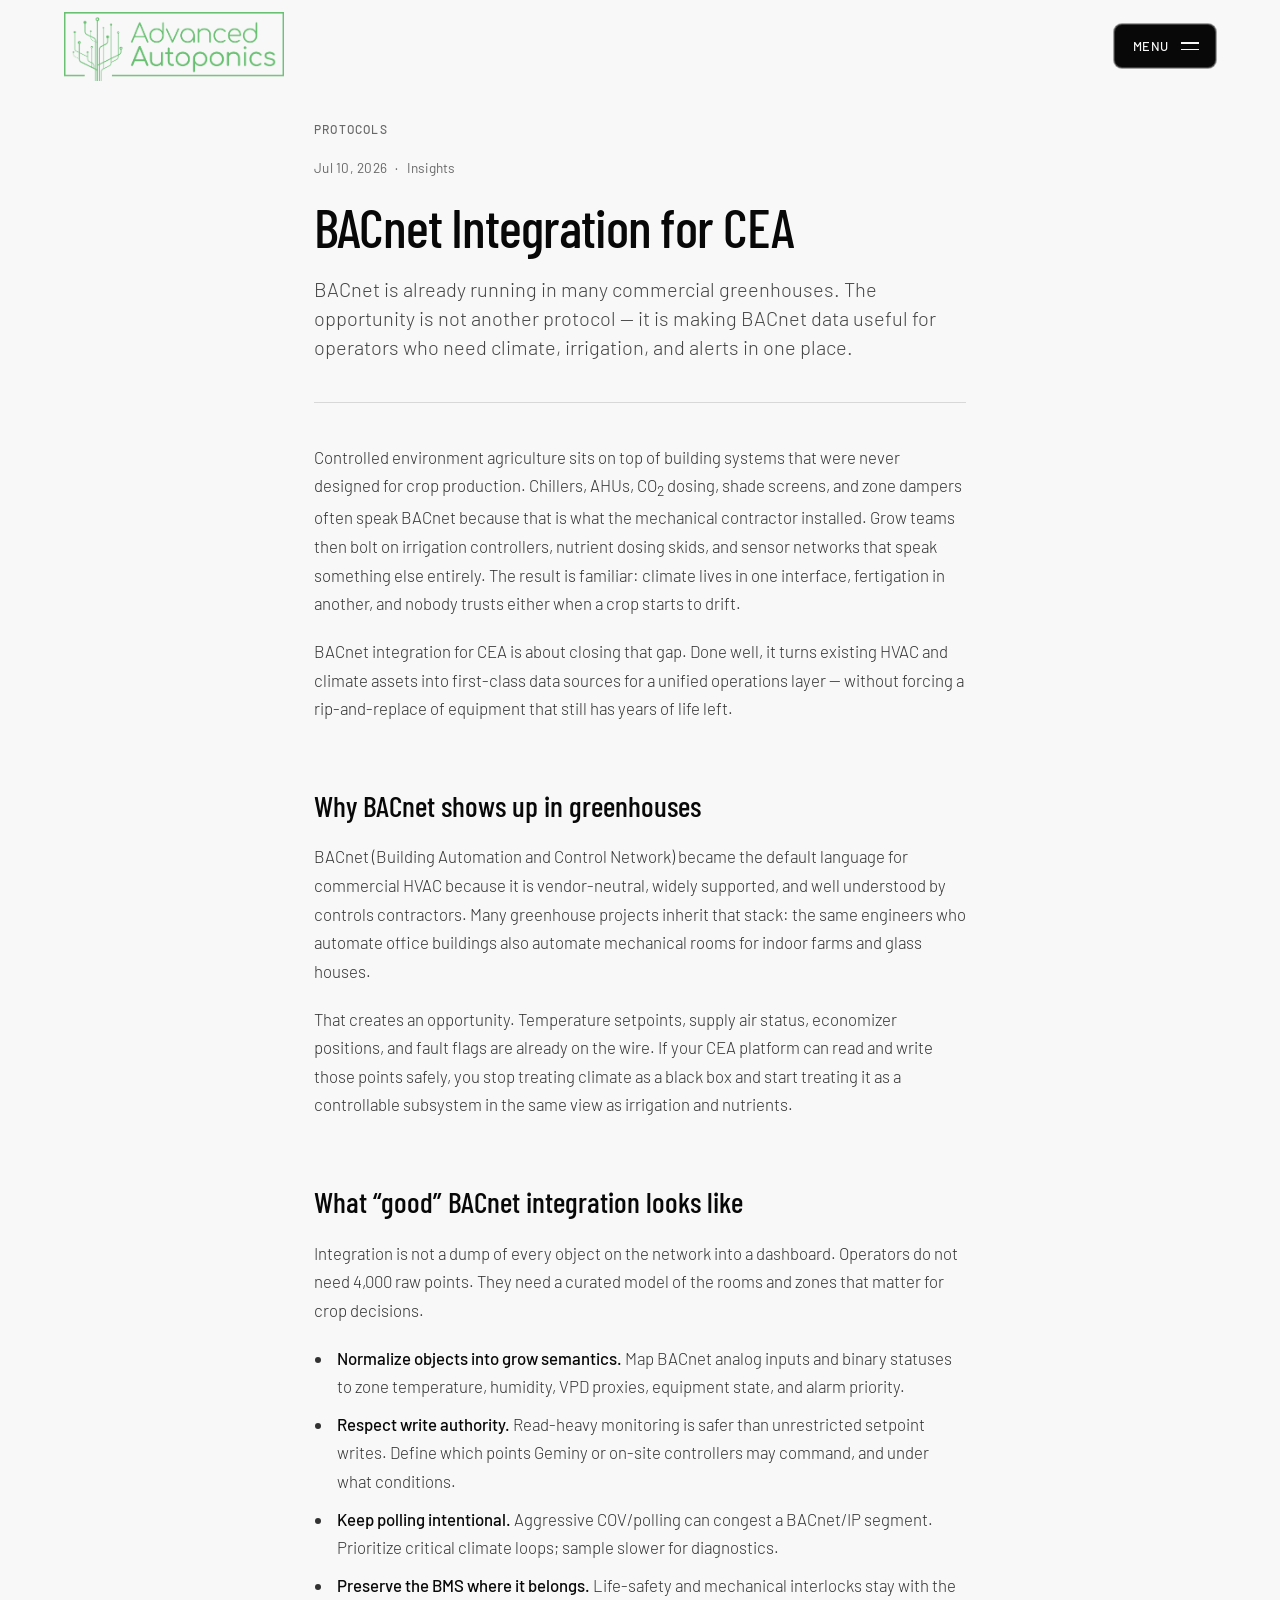
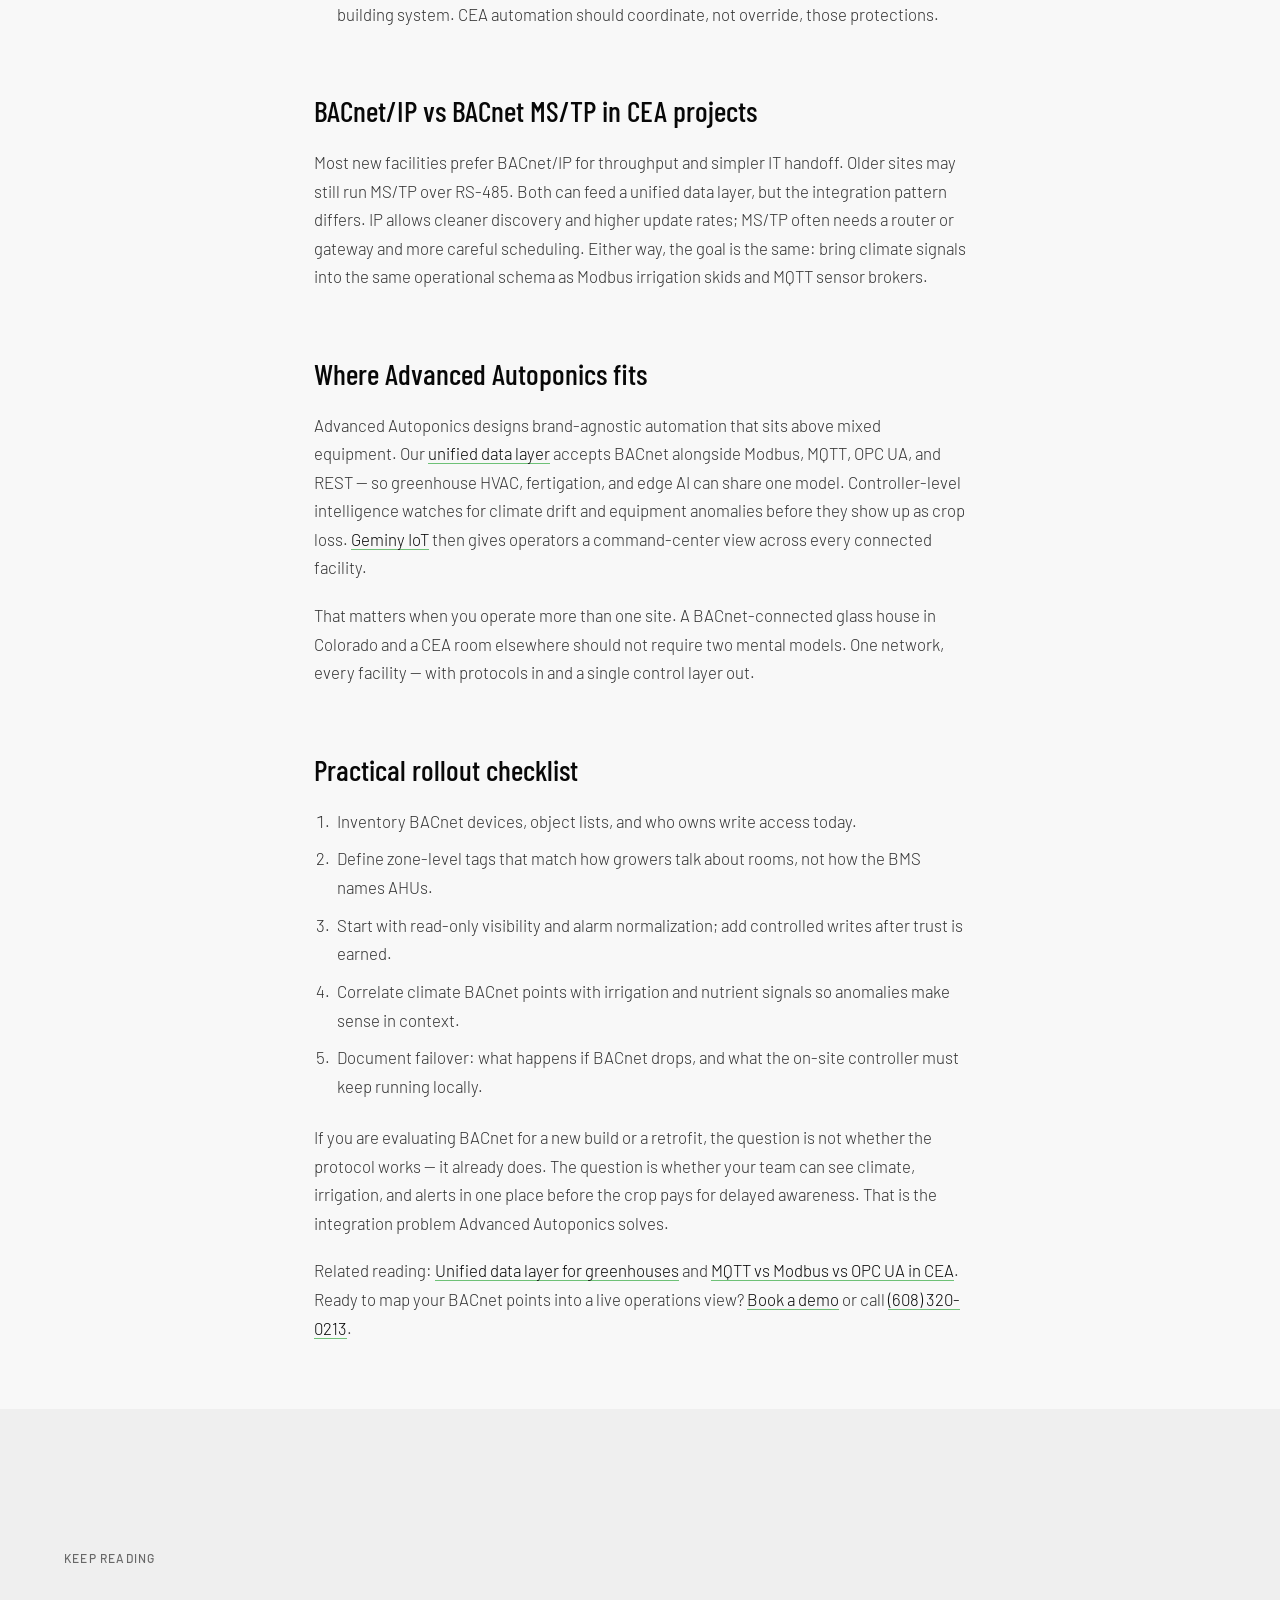
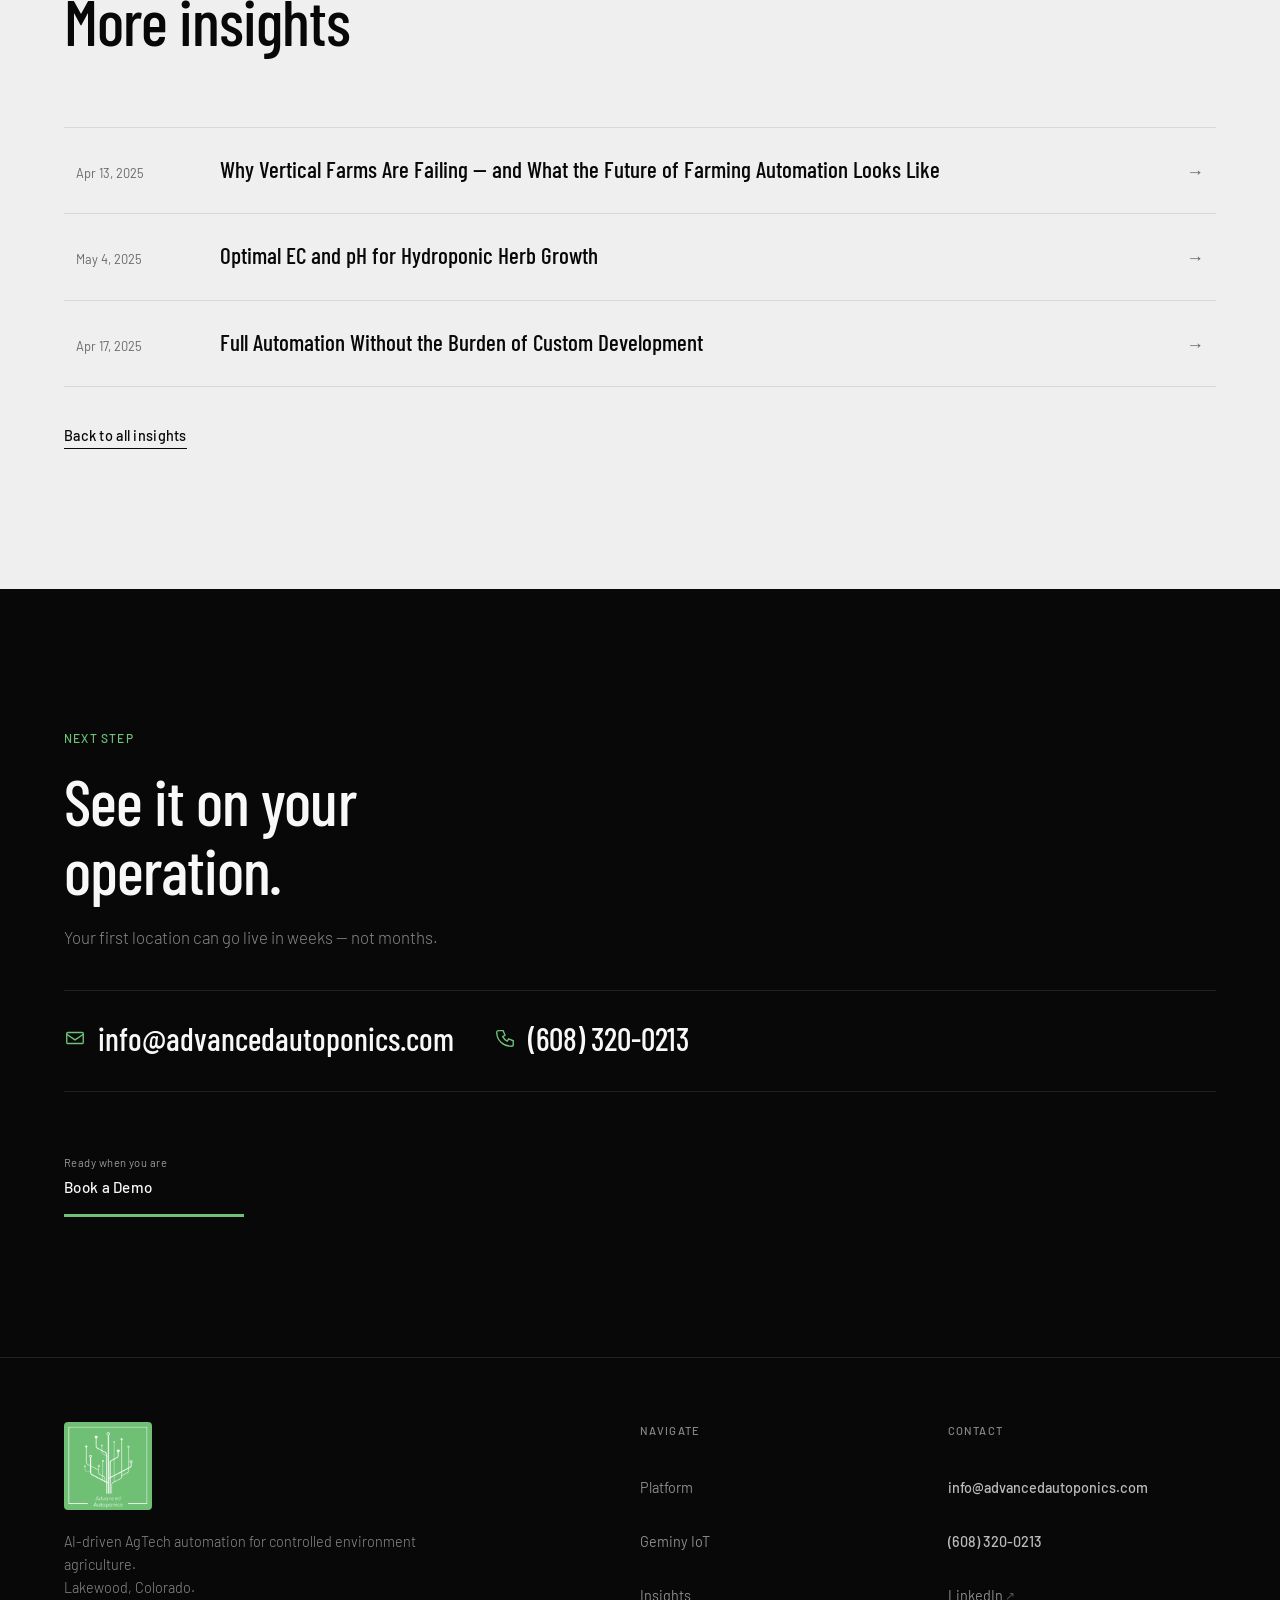
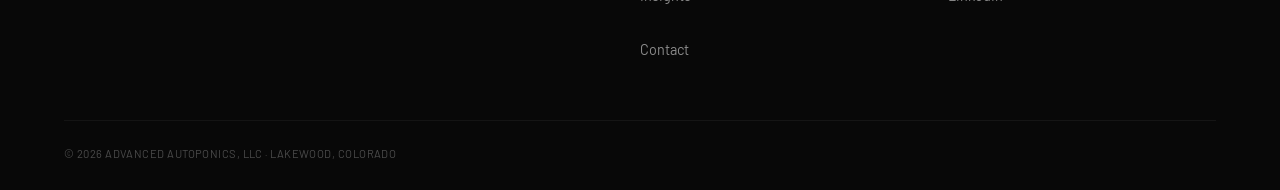
==== articles/bacnet-integration-for-cea/index.html @ 5e361ddb "Restore Insights with seven SEO article pages. Bring back the homepage News & Insights section with " ====
<!DOCTYPE html>
<html lang="en">
<head>
  <meta charset="UTF-8" />
  <meta name="viewport" content="width=device-width, initial-scale=1.0, viewport-fit=cover" />
  <title>BACnet Integration for CEA | Advanced Autoponics</title>
  <meta name="description" content="How BACnet connects greenhouse HVAC, climate, and CEA controls into one operational layer — without rip-and-replace. A practical guide for growers and integrators." />
  <meta name="robots" content="index, follow" />
  <meta name="theme-color" content="#080808" />
  <link rel="canonical" href="https://www.advancedautoponics.com/articles/bacnet-integration-for-cea/" />
  <meta property="og:type" content="article" />
  <meta property="og:site_name" content="Advanced Autoponics" />
  <meta property="og:title" content="BACnet Integration for CEA" />
  <meta property="og:description" content="How BACnet connects greenhouse HVAC, climate, and CEA controls into one operational layer — without rip-and-replace. A practical guide for growers and integrators." />
  <meta property="og:url" content="https://www.advancedautoponics.com/articles/bacnet-integration-for-cea/" />
  <meta property="og:image" content="https://www.advancedautoponics.com/assets/og-image.png" />
  <meta property="og:locale" content="en_US" />
  <meta name="twitter:card" content="summary_large_image" />
  <meta name="twitter:title" content="BACnet Integration for CEA" />
  <meta name="twitter:description" content="How BACnet connects greenhouse HVAC, climate, and CEA controls into one operational layer — without rip-and-replace. A practical guide for growers and integrators." />
  <meta name="twitter:image" content="https://www.advancedautoponics.com/assets/og-image.png" />
  <meta property="article:published_time" content="2026-07-10" />
  <link rel="preconnect" href="https://fonts.googleapis.com" />
  <link rel="preconnect" href="https://fonts.gstatic.com" crossorigin />
  <link href="https://fonts.googleapis.com/css2?family=Barlow+Condensed:wght@400;500;600&family=Barlow:ital,wght@0,300;0,400;0,500;0,600;1,400&display=swap" rel="stylesheet" />
  <link rel="stylesheet" href="/css/style.css" />
  <link rel="icon" href="/assets/favicon.png" type="image/png" />
  <link rel="apple-touch-icon" href="/assets/aa-logo-stacked.png" />
  <script type="application/ld+json">
{
  "@context": "https://schema.org",
  "@type": "Article",
  "headline": "BACnet Integration for CEA",
  "description": "How BACnet connects greenhouse HVAC, climate, and CEA controls into one operational layer \u2014 without rip-and-replace. A practical guide for growers and integrators.",
  "datePublished": "2026-07-10",
  "dateModified": "2026-07-10",
  "author": {
    "@type": "Organization",
    "name": "Advanced Autoponics",
    "url": "https://www.advancedautoponics.com/"
  },
  "publisher": {
    "@type": "Organization",
    "name": "Advanced Autoponics",
    "logo": {
      "@type": "ImageObject",
      "url": "https://www.advancedautoponics.com/assets/aa-logo-stacked.png"
    }
  },
  "mainEntityOfPage": "https://www.advancedautoponics.com/articles/bacnet-integration-for-cea/",
  "image": "https://www.advancedautoponics.com/assets/og-image.png"
}
  </script>
</head>
<body class="article-page">

  <a class="skip-link" href="#main-content">Skip to main content</a>

  <header class="site-header" id="top">
    <a class="brand" href="/" aria-label="Advanced Autoponics home">
      <img class="brand-logo" src="/assets/aa-logo-horizontal.png" alt="Advanced Autoponics logo" width="220" height="69" fetchpriority="high" decoding="async" />
    </a>
    <button class="menu-toggle" id="menuBtn" type="button" aria-label="Open menu" aria-expanded="false" aria-controls="siteNav">
      <span class="menu-toggle-label">Menu</span>
      <span class="menu-toggle-icon" aria-hidden="true"><span></span><span></span></span>
    </button>
  </header>

  <nav class="site-nav" id="siteNav" aria-label="Primary">
    <div class="site-nav-inner">
      <div class="site-nav-links">
        <p class="nav-section-label">Navigate</p>

        <a href="/#connectivity" data-nav><svg class="icon icon--nav" aria-hidden="true"><use href="#icon-globe"/></svg>Network</a>
        <a href="/#platform" data-nav><svg class="icon icon--nav" aria-hidden="true"><use href="#icon-layers"/></svg>Platform</a>
        <a href="/#geminy" data-nav><svg class="icon icon--nav" aria-hidden="true"><use href="#icon-grid"/></svg>Geminy IoT</a>
        <a href="/#problem" data-nav><svg class="icon icon--nav" aria-hidden="true"><use href="#icon-alert"/></svg>Why Us</a>
        <a href="/#solution" data-nav><svg class="icon icon--nav" aria-hidden="true"><use href="#icon-connect"/></svg>Solution</a>
        <a href="/#delivery" data-nav><svg class="icon icon--nav" aria-hidden="true"><use href="#icon-stack"/></svg>Deliver</a>
        <a href="/#insights" data-nav><svg class="icon icon--nav" aria-hidden="true"><use href="#icon-forecast"/></svg>Insights</a>
        <a href="/#contact" data-nav><svg class="icon icon--nav" aria-hidden="true"><use href="#icon-mail"/></svg>Contact</a>

      </div>
      <div class="site-nav-aside">
        <p class="nav-section-label">Get in touch</p>
        <a href="mailto:info@advancedautoponics.com"><svg class="icon icon--nav-sm" aria-hidden="true"><use href="#icon-mail"/></svg>info@advancedautoponics.com</a>
        <a href="tel:+16083200213"><svg class="icon icon--nav-sm" aria-hidden="true"><use href="#icon-phone"/></svg>(608) 320-0213</a>
        <a class="nav-cta" href="/#contact">Book a Demo</a>
      </div>
    </div>
  </nav>
  <div class="nav-backdrop" id="navBackdrop" hidden></div>

  <main id="main-content">
    <article class="article" aria-labelledby="article-title">
      <header class="article-hero">
        <p class="eyebrow reveal">Protocols</p>
        <p class="article-meta reveal">
          <time datetime="2026-07-10">Jul 10, 2026</time>
          <span aria-hidden="true">·</span>
          <span>Insights</span>
        </p>
        <h1 id="article-title" class="article-title reveal">BACnet Integration for CEA</h1>
        <p class="article-lede reveal">BACnet is already running in many commercial greenhouses. The opportunity is not another protocol — it is making BACnet data useful for operators who need climate, irrigation, and alerts in one place.</p>
      </header>

      <div class="article-body reveal">
<p>Controlled environment agriculture sits on top of building systems that were never designed for crop production. Chillers, AHUs, CO<sub>2</sub> dosing, shade screens, and zone dampers often speak BACnet because that is what the mechanical contractor installed. Grow teams then bolt on irrigation controllers, nutrient dosing skids, and sensor networks that speak something else entirely. The result is familiar: climate lives in one interface, fertigation in another, and nobody trusts either when a crop starts to drift.</p>

<p>BACnet integration for CEA is about closing that gap. Done well, it turns existing HVAC and climate assets into first-class data sources for a unified operations layer — without forcing a rip-and-replace of equipment that still has years of life left.</p>

<h2>Why BACnet shows up in greenhouses</h2>
<p>BACnet (Building Automation and Control Network) became the default language for commercial HVAC because it is vendor-neutral, widely supported, and well understood by controls contractors. Many greenhouse projects inherit that stack: the same engineers who automate office buildings also automate mechanical rooms for indoor farms and glass houses.</p>
<p>That creates an opportunity. Temperature setpoints, supply air status, economizer positions, and fault flags are already on the wire. If your CEA platform can read and write those points safely, you stop treating climate as a black box and start treating it as a controllable subsystem in the same view as irrigation and nutrients.</p>

<h2>What “good” BACnet integration looks like</h2>
<p>Integration is not a dump of every object on the network into a dashboard. Operators do not need 4,000 raw points. They need a curated model of the rooms and zones that matter for crop decisions.</p>
<ul>
  <li><strong>Normalize objects into grow semantics.</strong> Map BACnet analog inputs and binary statuses to zone temperature, humidity, VPD proxies, equipment state, and alarm priority.</li>
  <li><strong>Respect write authority.</strong> Read-heavy monitoring is safer than unrestricted setpoint writes. Define which points Geminy or on-site controllers may command, and under what conditions.</li>
  <li><strong>Keep polling intentional.</strong> Aggressive COV/polling can congest a BACnet/IP segment. Prioritize critical climate loops; sample slower for diagnostics.</li>
  <li><strong>Preserve the BMS where it belongs.</strong> Life-safety and mechanical interlocks stay with the building system. CEA automation should coordinate, not override, those protections.</li>
</ul>

<h2>BACnet/IP vs BACnet MS/TP in CEA projects</h2>
<p>Most new facilities prefer BACnet/IP for throughput and simpler IT handoff. Older sites may still run MS/TP over RS-485. Both can feed a unified data layer, but the integration pattern differs. IP allows cleaner discovery and higher update rates; MS/TP often needs a router or gateway and more careful scheduling. Either way, the goal is the same: bring climate signals into the same operational schema as Modbus irrigation skids and MQTT sensor brokers.</p>

<h2>Where Advanced Autoponics fits</h2>
<p>Advanced Autoponics designs brand-agnostic automation that sits above mixed equipment. Our <a href="/#platform">unified data layer</a> accepts BACnet alongside Modbus, MQTT, OPC UA, and REST — so greenhouse HVAC, fertigation, and edge AI can share one model. Controller-level intelligence watches for climate drift and equipment anomalies before they show up as crop loss. <a href="/#geminy">Geminy IoT</a> then gives operators a command-center view across every connected facility.</p>
<p>That matters when you operate more than one site. A BACnet-connected glass house in Colorado and a CEA room elsewhere should not require two mental models. One network, every facility — with protocols in and a single control layer out.</p>

<h2>Practical rollout checklist</h2>
<ol>
  <li>Inventory BACnet devices, object lists, and who owns write access today.</li>
  <li>Define zone-level tags that match how growers talk about rooms, not how the BMS names AHUs.</li>
  <li>Start with read-only visibility and alarm normalization; add controlled writes after trust is earned.</li>
  <li>Correlate climate BACnet points with irrigation and nutrient signals so anomalies make sense in context.</li>
  <li>Document failover: what happens if BACnet drops, and what the on-site controller must keep running locally.</li>
</ol>

<p>If you are evaluating BACnet for a new build or a retrofit, the question is not whether the protocol works — it already does. The question is whether your team can see climate, irrigation, and alerts in one place before the crop pays for delayed awareness. That is the integration problem Advanced Autoponics solves.</p>

<p>Related reading: <a href="/articles/unified-data-layer-for-greenhouses/">Unified data layer for greenhouses</a> and <a href="/articles/mqtt-vs-modbus-vs-opc-ua-in-cea/">MQTT vs Modbus vs OPC UA in CEA</a>. Ready to map your BACnet points into a live operations view? <a href="/#contact">Book a demo</a> or call <a href="tel:+16083200213">(608) 320-0213</a>.</p>
      </div>
    </article>

    <section class="section section--muted article-related" aria-labelledby="related-title">
      <div class="section-head reveal">
        <p class="eyebrow">Keep reading</p>
        <h2 class="section-title" id="related-title">More insights</h2>
      </div>
      <div class="news-list">
        <a class="news-item reveal" href="/articles/why-vertical-farms-are-failing/"><time datetime="2025-04-13">Apr 13, 2025</time><span class="news-title">Why Vertical Farms Are Failing — and What the Future of Farming Automation Looks Like</span><span class="news-arrow" aria-hidden="true">→</span></a>
        <a class="news-item reveal" href="/articles/optimal-ec-and-ph-for-hydroponic-herbs/"><time datetime="2025-05-04">May 4, 2025</time><span class="news-title">Optimal EC and pH for Hydroponic Herb Growth</span><span class="news-arrow" aria-hidden="true">→</span></a>
        <a class="news-item reveal" href="/articles/full-automation-without-custom-development/"><time datetime="2025-04-17">Apr 17, 2025</time><span class="news-title">Full Automation Without the Burden of Custom Development</span><span class="news-arrow" aria-hidden="true">→</span></a>
      </div>
      <p class="article-back reveal"><a class="text-link" href="/#insights">Back to all insights</a></p>
    </section>

    <section class="contact" id="contact" aria-labelledby="contact-title">
      <p class="eyebrow reveal">Next step</p>
      <h2 class="contact-title reveal" id="contact-title">See it on your operation.</h2>
      <p class="contact-sub reveal">Your first location can go live in weeks — not months.</p>
      <div class="contact-actions reveal">
        <a href="mailto:info@advancedautoponics.com" class="contact-link"><svg class="icon icon--contact" aria-hidden="true"><use href="#icon-mail"/></svg>info@advancedautoponics.com</a>
        <a href="tel:+16083200213" class="contact-link"><svg class="icon icon--contact" aria-hidden="true"><use href="#icon-phone"/></svg>(608) 320-0213</a>
      </div>
      <a href="mailto:info@advancedautoponics.com" class="btn btn-accent reveal" data-magnetic>
        <span class="btn-kicker">Ready when you are</span>
        <span class="btn-label">Book a Demo</span>
      </a>
    </section>
  </main>

  <footer class="site-footer" role="contentinfo">
    <div class="footer-grid">
      <div class="footer-brand">
        <img class="footer-logo" src="/assets/aa-logo-stacked.png" alt="Advanced Autoponics logo" width="96" height="96" loading="lazy" decoding="async" />
        <p>AI-driven AgTech automation for controlled environment agriculture.<br />Lakewood, Colorado.</p>
      </div>
      <nav class="footer-col" aria-label="Footer">
        <p class="footer-label">Navigate</p>
        <a href="/#platform">Platform</a>
        <a href="/#geminy">Geminy IoT</a>
        <a href="/#insights">Insights</a>
        <a href="/#contact">Contact</a>
      </nav>
      <div class="footer-col">
        <p class="footer-label">Contact</p>
        <a href="mailto:info@advancedautoponics.com">info@advancedautoponics.com</a>
        <a href="tel:+16083200213">(608) 320-0213</a>
        <a href="https://www.linkedin.com/company/advanced-autoponics-llc" target="_blank" rel="noopener noreferrer">LinkedIn<span class="external-indicator" aria-hidden="true">↗</span></a>
      </div>
    </div>
    <p class="footer-copy">© 2026 Advanced Autoponics, LLC · Lakewood, Colorado</p>
  </footer>


  <svg xmlns="http://www.w3.org/2000/svg" class="icon-sprite" aria-hidden="true">
    <defs>
      <symbol id="icon-layers" viewBox="0 0 24 24"><path d="M12 3L3 8l9 5 9-5-9-5z"/><path d="M3 13l9 5 9-5"/><path d="M3 18l9 5 9-5"/></symbol>
      <symbol id="icon-pulse" viewBox="0 0 24 24"><path d="M2 12h4l2-6 4 12 3-8h7"/><circle cx="20" cy="8" r="2"/></symbol>
      <symbol id="icon-forecast" viewBox="0 0 24 24"><path d="M3 17l6-6 4 4 8-10"/><path d="M17 5h4v4"/></symbol>
      <symbol id="icon-mail" viewBox="0 0 24 24"><rect x="3" y="6" width="18" height="12" rx="1"/><path d="M3 8l9 6 9-6"/></symbol>
      <symbol id="icon-phone" viewBox="0 0 24 24"><path d="M6 4h4l2 5-2.5 1.5a11 11 0 005 5L16 13l5 2v4a2 2 0 01-2 2C9.8 21 3 14.2 3 6a2 2 0 012-2z"/></symbol>
      <symbol id="icon-globe" viewBox="0 0 24 24"><circle cx="12" cy="12" r="9"/><path d="M3 12h18"/><path d="M12 3a14 14 0 010 18"/><path d="M12 3a14 14 0 000 18"/></symbol>
      <symbol id="icon-grid" viewBox="0 0 24 24"><rect x="3" y="3" width="7" height="7"/><rect x="14" y="3" width="7" height="7"/><rect x="3" y="14" width="7" height="7"/><rect x="14" y="14" width="7" height="7"/></symbol>
      <symbol id="icon-alert" viewBox="0 0 24 24"><path d="M12 4L3 20h18L12 4z"/><path d="M12 10v4"/><circle cx="12" cy="17" r="0.5" fill="currentColor" stroke="none"/></symbol>
      <symbol id="icon-connect" viewBox="0 0 24 24"><circle cx="6" cy="6" r="2.5"/><circle cx="18" cy="6" r="2.5"/><circle cx="6" cy="18" r="2.5"/><circle cx="18" cy="18" r="2.5"/><path d="M8.5 6h7M6 8.5v7M18 8.5v7M8.5 18h7"/></symbol>
      <symbol id="icon-stack" viewBox="0 0 24 24"><rect x="4" y="4" width="16" height="4"/><rect x="4" y="10" width="16" height="4"/><rect x="4" y="16" width="16" height="4"/></symbol>
    </defs>
  </svg>

  <script src="/js/main.js"></script>
</body>
</html>
---- css/style.css ----
/* ============================================================
   Advanced Autoponics — Hut8-inspired contemporary tech
   Off-black / off-white, condensed display, sparse accent
   ============================================================ */

:root {
  --off-black: #080808;
  --off-white: #f8f8f8;
  --grey-100: #e8e8e8;
  --grey-150: #d8d8d8;
  --grey-175: #9a9a9a;
  --grey-200: #686868;
  --grey-400: #888888;
  --grey-700: #454545;
  --brand-gray: #323232;
  --muted-surface: #efefef;
  --accent: #6ec177;
  --accent-bright: #68c070;
  --accent-ink: #080808;
  --dim-white: rgba(248, 248, 248, 0.1);
  --font-display: "Barlow Condensed", "Arial Narrow", sans-serif;
  --font-body: "Barlow", "Helvetica Neue", Helvetica, Arial, sans-serif;
  --pad-x: clamp(20px, 5vw, 110px);
  --pad-y: clamp(64px, 12vw, 140px);
  --safe-x: max(var(--pad-x), env(safe-area-inset-left, 0px));
  --safe-r: max(var(--pad-x), env(safe-area-inset-right, 0px));
  --max: 1180px;
  --header-h: 72px;
  --ease: cubic-bezier(0.86, 0, 0.07, 1);
  --ease-out: cubic-bezier(0.215, 0.61, 0.355, 1);
}

*, *::before, *::after {
  margin: 0;
  padding: 0;
  box-sizing: border-box;
}

html {
  scroll-behavior: smooth;
  scroll-padding-top: calc(var(--header-h) + 12px);
}

body {
  background: var(--off-white);
  color: var(--off-black);
  font-family: var(--font-body);
  font-size: 16px;
  font-weight: 400;
  line-height: 1.55;
  -webkit-font-smoothing: antialiased;
  overflow-x: clip;
}

body.nav-open {
  overflow: hidden;
  position: fixed;
  inset: 0;
  width: 100%;
  touch-action: none;
}

a {
  color: inherit;
  text-decoration: none;
}

:focus {
  outline: none;
}

:focus-visible {
  outline: 2px solid var(--accent);
  outline-offset: 3px;
}

/* ---------- Skip link ---------- */
.skip-link {
  position: fixed;
  top: 0;
  left: var(--pad-x);
  z-index: 100;
  padding: 12px 20px;
  background: var(--accent);
  color: var(--accent-ink);
  font-size: 0.85rem;
  font-weight: 500;
  letter-spacing: 0.04em;
  text-transform: uppercase;
  border-radius: 0 0 6px 6px;
  transform: translateY(-120%);
  transition: transform 0.25s var(--ease-out);
}

.skip-link:focus-visible {
  transform: translateY(0);
  outline: 2px solid var(--off-white);
  outline-offset: 2px;
}

/* ---------- External link indicator ---------- */
.external-indicator {
  display: inline-block;
  margin-left: 0.2em;
  font-size: 0.85em;
  opacity: 0.55;
  transition: opacity 0.25s, transform 0.25s var(--ease-out);
}

.text-link--external:hover .external-indicator,
.footer-col a:hover .external-indicator {
  opacity: 1;
  transform: translate(2px, -2px);
}

img {
  max-width: 100%;
  display: block;
}

.visually-hidden {
  position: absolute;
  width: 1px;
  height: 1px;
  padding: 0;
  margin: -1px;
  overflow: hidden;
  clip: rect(0, 0, 0, 0);
  white-space: nowrap;
  border: 0;
}

/* ---------- Icons ---------- */
.icon-sprite {
  position: absolute;
  width: 0;
  height: 0;
  overflow: hidden;
}

.icon {
  display: block;
  width: 24px;
  height: 24px;
  flex-shrink: 0;
  stroke: currentColor;
  fill: none;
  stroke-width: 1.5;
  stroke-linecap: square;
  stroke-linejoin: miter;
}

.icon--layer {
  width: 28px;
  height: 28px;
  color: var(--accent);
  margin-bottom: 20px;
}

.icon--feature {
  width: 22px;
  height: 22px;
  color: var(--off-black);
}

.icon--issue {
  width: 28px;
  height: 28px;
  color: var(--grey-200);
}

.icon--deliver {
  width: 26px;
  height: 26px;
  color: var(--off-black);
  margin-bottom: 16px;
  transition: color 0.35s var(--ease-out);
}

.icon--contact {
  width: 22px;
  height: 22px;
  color: var(--accent);
}

.icon--nav {
  width: 20px;
  height: 20px;
  color: var(--accent);
  opacity: 0.45;
  transition: opacity 0.35s var(--ease-out);
}

.icon--nav-sm {
  width: 16px;
  height: 16px;
  color: var(--accent);
  opacity: 0.6;
  flex-shrink: 0;
}

/* ---------- Header ---------- */
.site-header {
  position: fixed;
  top: 0;
  left: 0;
  right: 0;
  z-index: 40;
  display: flex;
  align-items: center;
  justify-content: space-between;
  gap: 16px;
  padding:
    calc(12px + env(safe-area-inset-top, 0px))
    var(--safe-r)
    12px
    var(--safe-x);
  min-height: var(--header-h);
  pointer-events: none;
}

@media (max-width: 900px) {
  .site-header {
    background: linear-gradient(
      180deg,
      rgba(8, 8, 8, 0.92) 0%,
      rgba(8, 8, 8, 0.72) 70%,
      rgba(8, 8, 8, 0) 100%
    );
  }
}

.brand,
.menu-toggle {
  pointer-events: auto;
}

.brand {
  display: flex;
  align-items: center;
}

.brand-logo {
  width: clamp(160px, 22vw, 220px);
  height: auto;
  display: block;
}

.menu-toggle {
  display: inline-flex;
  align-items: center;
  gap: 12px;
  background: var(--off-black);
  color: var(--off-white);
  border: 1px solid rgba(248, 248, 248, 0.22);
  border-radius: 8px;
  padding: 12px 16px 12px 18px;
  min-height: 44px;
  min-width: 44px;
  cursor: pointer;
  font-family: var(--font-body);
  font-size: 0.8rem;
  font-weight: 500;
  letter-spacing: 0.04em;
  text-transform: uppercase;
  box-shadow: 0 0 0 1px rgba(8, 8, 8, 0.35);
  transition: background 0.35s var(--ease-out), color 0.35s var(--ease-out), border-color 0.35s var(--ease-out), clip-path 0.5s var(--ease);
}

.menu-toggle[aria-expanded="true"] {
  background: var(--accent);
  color: var(--accent-ink);
  border-color: var(--accent);
}

.menu-toggle:focus-visible {
  outline: 2px solid var(--accent);
  outline-offset: 3px;
}

.menu-toggle-icon {
  display: flex;
  flex-direction: column;
  gap: 5px;
  width: 18px;
}

.menu-toggle-icon span {
  display: block;
  height: 1.5px;
  background: currentColor;
  transition: transform 0.3s var(--ease-out);
}

.menu-toggle[aria-expanded="true"] .menu-toggle-icon span:first-child {
  transform: translateY(3.25px) rotate(45deg);
}

.menu-toggle[aria-expanded="true"] .menu-toggle-icon span:last-child {
  transform: translateY(-3.25px) rotate(-45deg);
}

/* ---------- Full-screen nav ---------- */
.site-nav {
  position: fixed;
  inset: 0;
  z-index: 35;
  background: var(--off-black);
  color: var(--off-white);
  clip-path: inset(0 0 100% 0);
  transition: clip-path 0.8s var(--ease);
  overflow: auto;
  -webkit-overflow-scrolling: touch;
  overscroll-behavior: contain;
  padding:
    calc(var(--header-h) + 24px + env(safe-area-inset-top, 0px))
    var(--safe-r)
    calc(48px + env(safe-area-inset-bottom, 0px))
    var(--safe-x);
}

.site-nav.open {
  clip-path: inset(0 0 0 0);
}

.nav-backdrop {
  position: fixed;
  inset: 0;
  z-index: 30;
  background: transparent;
  backdrop-filter: blur(5px);
  -webkit-backdrop-filter: blur(5px);
  opacity: 0;
  pointer-events: none;
  transition: opacity 0.5s var(--ease);
}

.nav-backdrop.visible {
  opacity: 1;
  pointer-events: auto;
}

.site-nav-inner {
  display: grid;
  grid-template-columns: 1.2fr 1fr;
  gap: 48px;
  max-width: var(--max);
  margin: 0 auto;
}

.nav-section-label {
  font-size: 0.75rem;
  font-weight: 500;
  letter-spacing: 0.08em;
  text-transform: uppercase;
  color: var(--grey-400);
  margin-bottom: 28px;
  padding-bottom: 16px;
  border-bottom: 1px solid var(--dim-white);
}

.site-nav-links {
  display: flex;
  flex-direction: column;
}

.site-nav-links a {
  display: flex;
  align-items: center;
  gap: 16px;
  font-family: var(--font-display);
  font-size: clamp(1.75rem, 4vw, 2.5rem);
  font-weight: 500;
  line-height: 1.2;
  padding: 10px 0;
  min-height: 44px;
  opacity: 0.45;
  transition: opacity 0.35s var(--ease-out), color 0.35s var(--ease-out);
}

.site-nav-links a.is-active {
  opacity: 1;
  color: var(--accent);
}

.site-nav-links a.is-active .icon--nav {
  opacity: 1;
}

.site-nav-links a:hover .icon--nav,
.site-nav-links a:focus-visible .icon--nav {
  opacity: 1;
}

.site-nav-links a:hover,
.site-nav-links a:focus-visible {
  opacity: 1;
  outline: none;
}

.site-nav-aside {
  display: flex;
  flex-direction: column;
  gap: 10px;
  padding-top: 0;
}

.site-nav-aside a {
  display: inline-flex;
  align-items: center;
  gap: 10px;
  font-size: 1rem;
  font-weight: 400;
  color: var(--off-white);
  opacity: 0.7;
  padding: 6px 0;
  min-height: 44px;
  transition: opacity 0.25s, color 0.25s;
}

.site-nav-aside a:hover,
.site-nav-aside a:focus-visible {
  opacity: 1;
}

.nav-cta {
  margin-top: 24px;
  display: inline-flex;
  align-items: center;
  justify-content: center;
  width: fit-content;
  min-height: 44px;
  padding: 12px 18px;
  background: var(--accent);
  color: var(--accent-ink) !important;
  opacity: 1 !important;
  font-weight: 500;
  font-size: 0.85rem;
  letter-spacing: 0.04em;
  text-transform: uppercase;
  border-radius: 6px;
}

/* ---------- Buttons ---------- */
.btn {
  display: inline-flex;
  flex-direction: column;
  align-items: flex-start;
  gap: 4px;
  padding: 14px 0 18px;
  border: none;
  background: none;
  cursor: pointer;
  position: relative;
  font-family: var(--font-body);
  color: inherit;
  min-width: 180px;
  min-height: 44px;
}

.btn::after {
  content: "";
  position: absolute;
  left: 0;
  bottom: 0;
  width: 100%;
  height: 2px;
  background: currentColor;
  transform-origin: left;
  transition: transform 0.45s var(--ease-out);
}

.btn:hover::after,
.btn:focus-visible::after {
  transform: scaleX(0.35);
}

.btn:focus-visible {
  outline: 2px solid var(--accent);
  outline-offset: 4px;
}

.btn-kicker {
  font-size: 0.7rem;
  font-weight: 400;
  letter-spacing: 0.04em;
  text-transform: none;
  color: var(--grey-175);
}

.btn-label {
  font-size: 0.95rem;
  font-weight: 500;
  letter-spacing: 0.02em;
}

.btn-accent {
  color: var(--off-white);
}

.btn-accent::after {
  background: var(--accent);
  height: 3px;
}

.btn-ghost {
  color: var(--off-white);
  opacity: 0.75;
}

.btn-ghost:hover {
  opacity: 1;
}

.btn-dark {
  color: var(--off-black);
  flex-direction: row;
  align-items: center;
  min-width: 0;
  padding: 12px 0;
  font-size: 0.9rem;
  font-weight: 500;
  letter-spacing: 0.03em;
  text-transform: uppercase;
}

.btn-dark::after {
  background: var(--off-black);
  height: 2px;
}

.text-link {
  display: inline-block;
  font-size: 0.9rem;
  font-weight: 500;
  letter-spacing: 0.02em;
  border-bottom: 1px solid currentColor;
  padding-bottom: 2px;
  transition: opacity 0.25s, border-color 0.25s, color 0.25s;
}

.text-link:hover,
.text-link:focus-visible {
  opacity: 0.7;
  border-bottom-color: var(--accent);
}

/* ---------- Hero ---------- */
.hero {
  position: relative;
  min-height: 100vh;
  min-height: 100dvh;
  display: flex;
  flex-direction: column;
  justify-content: center;
  padding:
    calc(var(--header-h) + 40px + env(safe-area-inset-top, 0px))
    var(--safe-r)
    calc(40px + env(safe-area-inset-bottom, 0px))
    var(--safe-x);
  background: var(--off-black);
  color: var(--off-white);
  overflow: hidden;
}

.hero-atmosphere {
  position: absolute;
  inset: -10%;
  background:
    radial-gradient(ellipse 70% 55% at 70% 40%, rgba(110, 193, 119, 0.08), transparent 55%),
    radial-gradient(ellipse 50% 40% at 20% 80%, rgba(104, 192, 112, 0.05), transparent 50%),
    linear-gradient(165deg, #0c0c0c 0%, #080808 45%, #101810 100%);
  pointer-events: none;
  z-index: 0;
}

/* ---------- Hero video background (ambient blend) ---------- */
.hero-video-bg {
  position: absolute;
  inset: 0;
  z-index: 0;
  overflow: hidden;
  pointer-events: none;
  -webkit-mask-image:
    linear-gradient(180deg, #000 0%, #000 55%, rgba(0, 0, 0, 0.55) 78%, transparent 100%),
    radial-gradient(ellipse 95% 85% at 55% 40%, #000 20%, rgba(0, 0, 0, 0.7) 55%, transparent 78%);
  mask-image:
    linear-gradient(180deg, #000 0%, #000 55%, rgba(0, 0, 0, 0.55) 78%, transparent 100%),
    radial-gradient(ellipse 95% 85% at 55% 40%, #000 20%, rgba(0, 0, 0, 0.7) 55%, transparent 78%);
  -webkit-mask-composite: source-in;
  mask-composite: intersect;
  -webkit-mask-repeat: no-repeat;
  mask-repeat: no-repeat;
  -webkit-mask-size: 100% 100%;
  mask-size: 100% 100%;
}

.hero-video {
  display: block;
  position: absolute;
  inset: 0;
  width: 100%;
  height: 100%;
  object-fit: cover;
  object-position: center center;
  pointer-events: none;
  opacity: 0.55;
  filter: brightness(0.55) contrast(1.05) saturate(0.95);
  transform: scale(1.04);
  transform-origin: center;
}

.hero-video.is-paused-data {
  opacity: 0;
}

.hero-video-bg.has-poster {
  background:
    linear-gradient(165deg, #0c0c0c 0%, #080808 45%, #101810 100%),
    radial-gradient(ellipse 70% 55% at 70% 40%, rgba(110, 193, 119, 0.1), transparent 55%);
}

.hero-video-wash {
  position: absolute;
  inset: 0;
  z-index: 1;
  pointer-events: none;
  background:
    linear-gradient(105deg, rgba(8, 8, 8, 0.88) 0%, rgba(8, 8, 8, 0.55) 32%, rgba(8, 8, 8, 0.28) 58%, rgba(8, 8, 8, 0.45) 100%),
    radial-gradient(ellipse 55% 50% at 60% 42%, rgba(110, 193, 119, 0.14), transparent 68%),
    linear-gradient(165deg, rgba(12, 18, 12, 0.2) 0%, transparent 45%, rgba(8, 8, 8, 0.35) 100%);
}

.hero-video-vignette {
  position: absolute;
  inset: 0;
  z-index: 2;
  pointer-events: none;
  background:
    radial-gradient(ellipse 70% 65% at 50% 45%, transparent 25%, rgba(8, 8, 8, 0.45) 70%, rgba(8, 8, 8, 0.92) 100%),
    linear-gradient(180deg, rgba(8, 8, 8, 0.35) 0%, transparent 22%, transparent 70%, rgba(8, 8, 8, 0.95) 100%);
}

/* ---------- Global map & datalines (centered Earth, Cloudflare cleanliness) ---------- */
.hero-global {
  display: none;
  position: absolute;
  inset: 0;
  z-index: 0;
  overflow: hidden;
  opacity: 0.42;
  mask-image: linear-gradient(90deg, transparent 0%, rgba(0, 0, 0, 0.15) 30%, rgba(0, 0, 0, 0.65) 62%, rgba(0, 0, 0, 0.3) 100%);
  -webkit-mask-image: linear-gradient(90deg, transparent 0%, rgba(0, 0, 0, 0.15) 30%, rgba(0, 0, 0, 0.65) 62%, rgba(0, 0, 0, 0.3) 100%);
}

.global-map-svg {
  display: block;
  width: 100%;
  height: 100%;
  min-height: 100%;
}

.globe-halo {
  opacity: 0.45;
}

.globe-sphere {
  opacity: 1;
}

.globe-outline {
  fill: none;
  stroke: rgba(110, 193, 119, 0.22);
  stroke-width: 1.1;
}

.globe-ring {
  fill: none;
  stroke: rgba(110, 193, 119, 0.07);
  stroke-width: 0.55;
}

.globe-meridian {
  fill: none;
  stroke: rgba(110, 193, 119, 0.06);
  stroke-width: 0.5;
}

.globe-dot {
  pointer-events: none;
}

.globe-dot--soft {
  opacity: 0.7;
}

.global-line {
  fill: none;
  stroke: rgba(110, 193, 119, 0.16);
  stroke-width: 0.85;
  stroke-linecap: round;
}

.global-line--active {
  stroke: rgba(110, 193, 119, 0.36);
  stroke-width: 1.05;
  opacity: 1;
}

.globe-land-glow {
  pointer-events: none;
}

.global-line-pulse {
  fill: none;
  stroke: rgba(110, 193, 119, 0.65);
  stroke-width: 1.35;
  stroke-linecap: round;
  opacity: 0;
  filter: none;
}

.global-node {
  fill: var(--off-black);
  stroke: rgba(110, 193, 119, 0.55);
  stroke-width: 1.15;
}

.global-node--cloud {
  fill: rgba(110, 193, 119, 0.22);
  stroke: var(--accent);
  stroke-width: 1.6;
}

.global-node--facility {
  stroke: rgba(110, 193, 119, 0.7);
  fill: rgba(110, 193, 119, 0.15);
}

.global-node--controller {
  fill: rgba(110, 193, 119, 0.12);
  stroke: rgba(110, 193, 119, 0.4);
  stroke-width: 1;
}

.global-node-pulse {
  fill: none;
  stroke: rgba(110, 193, 119, 0.4);
  stroke-width: 0.8;
  opacity: 0;
}

.global-node-label {
  font-family: var(--font-body);
  font-size: 9px;
  font-weight: 500;
  letter-spacing: 0.12em;
  text-transform: uppercase;
  fill: rgba(200, 210, 200, 0.55);
  paint-order: stroke fill;
  stroke: rgba(8, 8, 8, 0.65);
  stroke-width: 2.5px;
}

/* ---------- Connectivity section ---------- */
.connectivity {
  position: relative;
  overflow: hidden;
  border-top: 1px solid var(--dim-white);
  scroll-margin-top: calc(var(--header-h) + 12px);
}

.connectivity::before {
  content: "";
  position: absolute;
  inset: 8% 0 12% auto;
  width: min(58%, 720px);
  pointer-events: none;
  background: radial-gradient(
    ellipse 70% 65% at 70% 48%,
    rgba(110, 193, 119, 0.07) 0%,
    rgba(110, 193, 119, 0.02) 42%,
    transparent 72%
  );
  z-index: 0;
}

.connectivity-inner {
  position: relative;
  z-index: 1;
  max-width: var(--max);
  margin: 0 auto;
  display: grid;
  grid-template-columns: minmax(260px, 0.85fr) minmax(0, 1.35fr);
  gap: clamp(28px, 4.5vw, 56px);
  align-items: center;
}

.connectivity-copy .section-head {
  max-width: none;
  margin: 0 0 36px;
}

.connectivity-copy .section-dek {
  max-width: 34em;
}

.connectivity-stats {
  list-style: none;
  display: grid;
  grid-template-columns: repeat(3, 1fr);
  gap: 0;
  border-top: 1px solid var(--dim-white);
}

.connectivity-stats li {
  padding: 22px 18px 0 28px;
  border-right: 1px solid var(--dim-white);
}

.connectivity-stats li:first-child {
  padding-left: 0;
}

.connectivity-stats li:last-child {
  border-right: none;
  padding-right: 0;
}

.connectivity-stat-value {
  display: block;
  font-family: var(--font-display);
  font-size: clamp(1.2rem, 1.9vw, 1.5rem);
  font-weight: 500;
  color: var(--accent);
  margin-bottom: 8px;
  letter-spacing: 0.02em;
}

.connectivity-stat-label {
  display: block;
  font-size: 0.8rem;
  font-weight: 300;
  color: var(--grey-400);
  line-height: 1.4;
}

.connectivity-viz {
  position: relative;
  min-width: 0;
  max-width: 100%;
  margin-right: calc(var(--pad-x) * -0.35);
  justify-self: stretch;
  overflow: hidden;
}

.connectivity-viz.reveal {
  transition-duration: 1.15s;
  transition-delay: 0.12s;
}

.connectivity-video-frame {
  position: relative;
  aspect-ratio: 5 / 4;
  min-height: 300px;
  overflow: hidden;
  background: transparent;
  border: none;
  box-shadow: none;
  border-radius: 0;
  -webkit-mask-image: radial-gradient(
    ellipse 74% 70% at 52% 48%,
    #000 26%,
    rgba(0, 0, 0, 0.55) 56%,
    transparent 78%
  );
  mask-image: radial-gradient(
    ellipse 74% 70% at 52% 48%,
    #000 26%,
    rgba(0, 0, 0, 0.55) 56%,
    transparent 78%
  );
  -webkit-mask-repeat: no-repeat;
  mask-repeat: no-repeat;
  -webkit-mask-size: 100% 100%;
  mask-size: 100% 100%;
}

.connectivity-video-frame::before,
.connectivity-video-frame::after {
  content: "";
  position: absolute;
  inset: 0;
  pointer-events: none;
  z-index: 2;
}

.connectivity-video-frame::before {
  background:
    radial-gradient(ellipse 55% 50% at 50% 48%, transparent 35%, rgba(8, 8, 8, 0.35) 68%, rgba(8, 8, 8, 0.92) 100%),
    linear-gradient(90deg, rgba(8, 8, 8, 0.88) 0%, transparent 22%, transparent 78%, rgba(8, 8, 8, 0.55) 100%),
    linear-gradient(180deg, rgba(8, 8, 8, 0.55) 0%, transparent 24%, transparent 76%, rgba(8, 8, 8, 0.75) 100%);
}

.connectivity-video-frame::after {
  background:
    radial-gradient(ellipse 45% 42% at 50% 48%, rgba(110, 193, 119, 0.1) 0%, transparent 70%);
  mix-blend-mode: soft-light;
  opacity: 0.85;
}

.connectivity-video-wash {
  position: absolute;
  inset: 0;
  z-index: 1;
  pointer-events: none;
  background:
    linear-gradient(165deg, rgba(8, 8, 8, 0.15) 0%, transparent 40%, rgba(12, 18, 12, 0.22) 100%),
    radial-gradient(ellipse 60% 55% at 50% 48%, rgba(110, 193, 119, 0.08), transparent 65%);
  mix-blend-mode: color;
  opacity: 0.55;
}

.connectivity-video {
  display: block;
  width: 100%;
  height: 100%;
  object-fit: cover;
  object-position: center 46%;
  background: transparent;
  filter: brightness(0.88) contrast(1.08) saturate(1.12) hue-rotate(-4deg);
  mix-blend-mode: screen;
  transform: scale(1.06);
  transform-origin: center;
}

/* Dataline animations — slow, soft pulse */
@keyframes dataline-flow {
  0% { stroke-dashoffset: var(--line-length, 200); opacity: 0; }
  12% { opacity: 0.8; }
  78% { opacity: 0.55; }
  100% { stroke-dashoffset: calc(var(--line-length, 200) * -1); opacity: 0; }
}

@keyframes node-pulse-ring {
  0% { opacity: 0.35; transform: scale(1); }
  100% { opacity: 0; transform: scale(2); }
}

.global-line-pulse.is-animating {
  animation: dataline-flow var(--pulse-duration, 4.8s) var(--pulse-delay, 0s) ease-in-out infinite;
}

.global-node-pulse.is-animating {
  animation: node-pulse-ring 4.5s var(--pulse-delay, 0s) ease-out infinite;
  transform-origin: center;
  transform-box: fill-box;
}

[data-global-density="light"] .global-line-pulse {
  stroke-width: 1.15;
  filter: none;
}

[data-global-density="light"] .globe-outline {
  stroke: rgba(110, 193, 119, 0.14);
}

[data-global-density="light"] .globe-ring,
[data-global-density="light"] .globe-meridian {
  stroke: rgba(110, 193, 119, 0.04);
}

[data-global-density="light"] .global-node--facility {
  fill: rgba(110, 193, 119, 0.12);
  stroke: rgba(110, 193, 119, 0.45);
}

@media (max-width: 900px) {
  .hero-video {
    opacity: 0.32;
    transform: scale(1.02);
  }

  .hero-video-wash {
    background:
      linear-gradient(180deg, rgba(8, 8, 8, 0.88) 0%, rgba(8, 8, 8, 0.62) 35%, rgba(8, 8, 8, 0.72) 100%),
      radial-gradient(ellipse 70% 55% at 50% 35%, rgba(110, 193, 119, 0.12), transparent 65%),
      linear-gradient(165deg, rgba(12, 18, 12, 0.25) 0%, transparent 50%, rgba(8, 8, 8, 0.4) 100%);
  }

  .hero-video-vignette {
    background:
      radial-gradient(ellipse 85% 75% at 50% 40%, transparent 20%, rgba(8, 8, 8, 0.55) 68%, rgba(8, 8, 8, 0.96) 100%),
      linear-gradient(180deg, rgba(8, 8, 8, 0.45) 0%, transparent 20%, transparent 65%, rgba(8, 8, 8, 0.98) 100%);
  }

  .connectivity-inner {
    grid-template-columns: 1fr;
    gap: 28px;
  }

  .connectivity-viz {
    margin-right: 0;
    margin-left: 0;
    width: 100%;
  }

  .connectivity-stats {
    grid-template-columns: 1fr;
  }

  .connectivity-stats li,
  .connectivity-stats li:first-child,
  .connectivity-stats li:last-child {
    padding: 20px 0;
    border-right: none;
    border-bottom: 1px solid var(--dim-white);
  }

  .connectivity-stats li:last-child {
    border-bottom: none;
  }

  .connectivity-video-frame {
    aspect-ratio: 16 / 11;
    min-height: 0;
    width: 100%;
    max-width: 100%;
    -webkit-mask-image: radial-gradient(
      ellipse 82% 78% at 50% 48%,
      #000 30%,
      rgba(0, 0, 0, 0.5) 60%,
      transparent 80%
    );
    mask-image: radial-gradient(
      ellipse 82% 78% at 50% 48%,
      #000 30%,
      rgba(0, 0, 0, 0.5) 60%,
      transparent 80%
    );
  }

  .connectivity-video-frame::before {
    background:
      radial-gradient(ellipse 60% 55% at 50% 48%, transparent 38%, rgba(8, 8, 8, 0.4) 70%, rgba(8, 8, 8, 0.95) 100%),
      linear-gradient(180deg, rgba(8, 8, 8, 0.45) 0%, transparent 28%, transparent 72%, rgba(8, 8, 8, 0.7) 100%);
  }

  .connectivity-video {
    transform: scale(1.04);
  }
}

@media (max-width: 640px) {
  .hero-video {
    opacity: 0.26;
  }

  [data-global-density="light"] .global-line-pulse {
    stroke-width: 1;
  }

  .connectivity-video-frame {
    aspect-ratio: 4 / 3;
    min-height: 0;
  }

  .connectivity-video {
    object-position: center 42%;
    transform: scale(1.06);
  }
}

.hero-content {
  position: relative;
  z-index: 2;
  max-width: var(--max);
  width: 100%;
  margin: 0 auto;
}

.hero-brand {
  font-family: var(--font-display);
  font-size: clamp(1rem, 2vw, 1.25rem);
  font-weight: 500;
  letter-spacing: 0.06em;
  text-transform: uppercase;
  margin-bottom: 20px;
  color: var(--accent-bright);
}

.hero-title {
  font-family: var(--font-display);
  font-weight: 500;
  font-size: clamp(2.35rem, 9.5vw, 4.75rem);
  line-height: 1.05;
  letter-spacing: -0.01em;
  max-width: 12ch;
  margin-bottom: 28px;
  overflow-wrap: break-word;
  hyphens: manual;
}

.hero-lede {
  max-width: 34em;
  font-size: clamp(1rem, 1.5vw, 1.15rem);
  font-weight: 300;
  line-height: 1.65;
  color: rgba(248, 248, 248, 0.72);
  margin-bottom: 40px;
}

.hero-actions {
  display: flex;
  flex-wrap: wrap;
  gap: 28px 48px;
  align-items: flex-end;
}

.hero-meta {
  position: relative;
  z-index: 2;
  margin-top: auto;
  padding-top: 64px;
  max-width: var(--max);
  width: 100%;
  margin-left: auto;
  margin-right: auto;
  font-size: 0.75rem;
  font-weight: 400;
  letter-spacing: 0.06em;
  text-transform: uppercase;
  color: var(--grey-400);
  line-height: 1.5;
}

/* ---------- Protocols bar ---------- */
.protocols-bar {
  background: var(--off-black);
  color: var(--off-white);
  border-top: 1px solid var(--dim-white);
  border-bottom: 1px solid var(--dim-white);
  overflow: hidden;
}

.protocols-bar-inner {
  position: relative;
  display: flex;
  align-items: center;
  gap: clamp(16px, 4vw, 48px);
  padding: 18px var(--safe-r) 18px var(--safe-x);
  max-width: none;
  min-width: 0;
}

.protocols-bar-label {
  flex-shrink: 0;
  font-size: 0.7rem;
  font-weight: 500;
  letter-spacing: 0.1em;
  text-transform: uppercase;
  color: var(--accent);
  white-space: nowrap;
}

.protocols-track {
  display: none;
  flex: 1;
  min-width: 0;
  overflow: hidden;
  mask-image: linear-gradient(90deg, transparent, #000 5%, #000 95%, transparent);
  -webkit-mask-image: linear-gradient(90deg, transparent, #000 5%, #000 95%, transparent);
}

.protocols-marquee {
  display: flex;
  width: max-content;
  animation: protocols-marquee 84s linear infinite;
}

.protocols-track .protocols-list {
  animation: none;
}

.protocols-list {
  display: flex;
  align-items: center;
  gap: 0;
  list-style: none;
  flex-shrink: 0;
}

.protocols-list li {
  display: flex;
  align-items: center;
  font-family: var(--font-display);
  font-size: clamp(0.95rem, 1.6vw, 1.15rem);
  font-weight: 500;
  letter-spacing: 0.04em;
  text-transform: uppercase;
  white-space: nowrap;
  color: rgba(248, 248, 248, 0.85);
  padding: 0 clamp(16px, 2.5vw, 28px);
}

.protocols-list li::after {
  content: "";
  display: block;
  width: 4px;
  height: 4px;
  margin-left: clamp(16px, 2.5vw, 28px);
  background: var(--accent);
  opacity: 0.45;
  flex-shrink: 0;
}

.protocols-list li:last-child::after {
  display: none;
}

.protocols-list--static {
  flex: 1;
  min-width: 0;
  max-width: 100%;
  overflow-x: auto;
  -webkit-overflow-scrolling: touch;
  overscroll-behavior-x: contain;
  scrollbar-width: none;
  touch-action: pan-x;
  padding-bottom: 2px;
  mask-image: linear-gradient(90deg, #000 88%, transparent);
  -webkit-mask-image: linear-gradient(90deg, #000 88%, transparent);
}

.protocols-list--static::-webkit-scrollbar {
  display: none;
}

@keyframes protocols-marquee {
  0% { transform: translateX(0); }
  100% { transform: translateX(-50%); }
}

@media (min-width: 901px) {
  .protocols-track {
    display: flex;
  }

  .protocols-list--static:not(.protocols-list--a11y) {
    display: none;
  }

  .protocols-list--a11y {
    position: absolute;
    width: 1px;
    height: 1px;
    padding: 0;
    margin: -1px;
    overflow: hidden;
    clip: rect(0, 0, 0, 0);
    white-space: nowrap;
    border: 0;
    flex: none;
    mask-image: none;
    -webkit-mask-image: none;
  }
}

/* ---------- Statement ---------- */
.statement {
  padding: var(--pad-y) var(--safe-r) var(--pad-y) var(--safe-x);
  background: var(--off-white);
  max-width: none;
}

.statement-text {
  font-family: var(--font-display);
  font-weight: 400;
  font-size: clamp(1.5rem, 3.5vw, 2.5rem);
  line-height: 1.2;
  letter-spacing: -0.01em;
  max-width: 22em;
  margin-bottom: 36px;
}

/* ---------- Sections ---------- */
.section {
  padding: var(--pad-y) var(--safe-r) var(--pad-y) var(--safe-x);
  background: var(--off-white);
  color: var(--off-black);
  scroll-margin-top: calc(var(--header-h) + 12px);
}

.section--dark {
  background: var(--off-black);
  color: var(--off-white);
}

.section--muted {
  background: var(--muted-surface);
}

.section-head {
  max-width: var(--max);
  margin: 0 auto clamp(56px, 8vw, 72px);
}

.section-head--row {
  display: flex;
  align-items: flex-end;
  justify-content: space-between;
  gap: 24px;
  flex-wrap: wrap;
}

.eyebrow {
  font-size: 0.75rem;
  font-weight: 500;
  letter-spacing: 0.1em;
  text-transform: uppercase;
  color: var(--grey-200);
  margin-bottom: 18px;
}

.section--dark .eyebrow {
  color: var(--accent);
}

.section-title {
  font-family: var(--font-display);
  font-weight: 500;
  font-size: clamp(2rem, 6.5vw, 4rem);
  line-height: 1.08;
  letter-spacing: -0.015em;
  margin-bottom: 20px;
  overflow-wrap: break-word;
}

.section-dek {
  max-width: 36em;
  font-size: clamp(0.98rem, 2.4vw, 1.05rem);
  font-weight: 300;
  line-height: 1.65;
  color: var(--grey-200);
}

.section--dark .section-dek {
  color: var(--grey-400);
}

/* ---------- Platform layers ---------- */
.layers {
  max-width: var(--max);
  margin: 0 auto;
  display: grid;
  grid-template-columns: repeat(3, 1fr);
  gap: 0;
  border-top: 1px solid var(--dim-white);
}

.layer {
  padding: 40px 32px 8px 0;
  border-right: 1px solid var(--dim-white);
  transition: background 0.35s var(--ease-out);
}

.layer:hover {
  background: rgba(248, 248, 248, 0.02);
}

.layer:last-child {
  border-right: none;
  padding-right: 0;
}

.layer:not(:first-child) {
  padding-left: 32px;
}

.layer-index {
  font-size: 0.75rem;
  font-weight: 500;
  letter-spacing: 0.08em;
  text-transform: uppercase;
  color: var(--accent);
  margin-bottom: 28px;
}

.layer-title {
  font-family: var(--font-display);
  font-weight: 500;
  font-size: clamp(1.5rem, 2.5vw, 2rem);
  line-height: 1.1;
  margin-bottom: 16px;
}

.layer-body {
  font-size: 0.95rem;
  font-weight: 300;
  line-height: 1.6;
  color: var(--grey-400);
  max-width: 28em;
}

/* ---------- Geminy split ---------- */
.split {
  max-width: var(--max);
  margin: 0 auto;
  display: grid;
  grid-template-columns: 1.3fr 1fr;
  gap: 64px;
  align-items: start;
}

.feature-list {
  list-style: none;
}

.feature-list li {
  display: grid;
  grid-template-columns: 1fr 1.2fr;
  gap: 24px;
  padding: 28px 0;
  border-top: 1px solid var(--grey-150);
}

.feature-list li:last-child {
  border-bottom: 1px solid var(--grey-150);
}

.feature-head {
  display: flex;
  align-items: center;
  gap: 14px;
}

.feature-label {
  font-family: var(--font-display);
  font-weight: 500;
  font-size: 1.35rem;
  line-height: 1.15;
}

.feature-copy {
  font-size: 0.95rem;
  font-weight: 300;
  color: var(--grey-200);
  align-self: center;
}

.spec-panel {
  background: var(--off-black);
  color: var(--off-white);
  padding: 36px 32px;
}

.spec-panel-title {
  font-family: var(--font-display);
  font-weight: 500;
  font-size: 1.25rem;
  margin-bottom: 28px;
}

.spec-dl {
  margin-bottom: 28px;
}

.spec-dl div {
  display: grid;
  grid-template-columns: 110px 1fr;
  gap: 12px;
  padding: 12px 0;
  border-bottom: 1px solid var(--dim-white);
}

.spec-dl dt {
  font-size: 0.7rem;
  font-weight: 500;
  letter-spacing: 0.08em;
  text-transform: uppercase;
  color: var(--grey-400);
  padding-top: 3px;
}

.spec-dl dd {
  font-size: 0.95rem;
  font-weight: 400;
}

.spec-note {
  font-size: 0.88rem;
  font-weight: 300;
  line-height: 1.55;
  color: var(--grey-400);
  margin-bottom: 28px;
}

.spec-panel .btn-dark {
  color: var(--off-white);
}

.spec-panel .btn-dark::after {
  background: var(--accent);
}

/* ---------- Issues ---------- */
.issue-list {
  max-width: var(--max);
  margin: 0 auto;
}

.issue {
  display: grid;
  grid-template-columns: 56px 1fr;
  gap: 24px;
  padding: 36px 0;
  border-top: 1px solid var(--grey-150);
}

.issue:last-child {
  border-bottom: 1px solid var(--grey-150);
}

.issue-icon {
  display: flex;
  align-items: flex-start;
  padding-top: 2px;
}

.issue-num {
  font-family: var(--font-display);
  font-weight: 500;
  font-size: 1.5rem;
  color: var(--grey-200);
  line-height: 1;
}

.issue h3 {
  font-family: var(--font-display);
  font-weight: 500;
  font-size: 1.5rem;
  line-height: 1.15;
  margin-bottom: 10px;
}

.issue p {
  max-width: 40em;
  font-weight: 300;
  color: var(--grey-200);
}

/* ---------- Steps ---------- */
.steps {
  list-style: none;
  max-width: var(--max);
  margin: 0 auto 48px;
}

.steps li {
  display: grid;
  grid-template-columns: 72px 1fr;
  gap: 24px;
  padding: 36px 0;
  border-top: 1px solid var(--dim-white);
}

.steps li:last-child {
  border-bottom: 1px solid var(--dim-white);
}

.step-num {
  font-family: var(--font-display);
  font-weight: 500;
  font-size: 1.5rem;
  color: var(--accent);
  line-height: 1;
}

.steps h3 {
  font-family: var(--font-display);
  font-weight: 500;
  font-size: 1.5rem;
  line-height: 1.15;
  margin-bottom: 10px;
}

.steps p {
  max-width: 40em;
  font-weight: 300;
  color: var(--grey-400);
}

.traits {
  list-style: none;
  max-width: var(--max);
  margin: 0 auto;
  display: flex;
  flex-wrap: wrap;
  gap: 12px 32px;
}

.traits li {
  font-size: 0.8rem;
  font-weight: 500;
  letter-spacing: 0.06em;
  text-transform: uppercase;
  color: var(--grey-175);
}

.traits li::before {
  content: "";
  display: inline-block;
  width: 8px;
  height: 8px;
  background: var(--accent);
  margin-right: 10px;
  vertical-align: middle;
}

/* ---------- Deliver ---------- */
.deliver-grid {
  max-width: var(--max);
  margin: 0 auto;
  display: grid;
  grid-template-columns: repeat(2, 1fr);
  gap: 0;
}

.deliver {
  padding: 40px 40px 40px 0;
  border-top: 1px solid var(--grey-150);
  transition: background 0.35s var(--ease-out);
}

.deliver:hover {
  background: rgba(8, 8, 8, 0.02);
}

.deliver:hover .icon--deliver {
  color: var(--accent);
}

.deliver:nth-child(even) {
  padding-left: 40px;
  padding-right: 0;
  border-left: 1px solid var(--grey-150);
}

.deliver:nth-child(n + 3) {
  border-bottom: 1px solid var(--grey-150);
}

.deliver h3 {
  font-family: var(--font-display);
  font-weight: 500;
  font-size: 1.5rem;
  line-height: 1.15;
  margin-bottom: 12px;
}

.deliver p {
  font-weight: 300;
  color: var(--grey-200);
  max-width: 32em;
}

/* ---------- Insights ---------- */
.news-list {
  max-width: var(--max);
  margin: 0 auto;
}

.news-item {
  display: grid;
  grid-template-columns: 120px 1fr auto;
  gap: 24px;
  align-items: baseline;
  padding: 28px 0;
  border-top: 1px solid var(--grey-150);
  transition: color 0.25s, background 0.25s;
}

.news-item:focus-visible {
  outline: 2px solid var(--accent);
  outline-offset: 4px;
}

.news-item:hover,
.news-item:focus-visible {
  background: rgba(8, 8, 8, 0.03);
}

.news-item:last-child {
  border-bottom: 1px solid var(--grey-150);
}

.news-item time {
  font-size: 0.8rem;
  font-weight: 400;
  color: var(--grey-200);
}

.news-title {
  font-family: var(--font-display);
  font-weight: 500;
  font-size: clamp(1.15rem, 2vw, 1.45rem);
  line-height: 1.2;
}

.news-arrow {
  font-size: 1.1rem;
  color: var(--grey-200);
  transition: transform 0.3s var(--ease-out), color 0.3s;
}

.news-item:hover .news-title,
.news-item:focus-visible .news-title {
  color: var(--grey-700);
}

.news-item:hover .news-arrow,
.news-item:focus-visible .news-arrow {
  transform: translate(4px, -4px);
  color: var(--accent);
}

.news-item:hover .external-indicator,
.news-item:focus-visible .external-indicator {
  opacity: 1;
}

/* ---------- Contact ---------- */
.contact {
  padding: var(--pad-y) var(--safe-r) var(--pad-y) var(--safe-x);
  background: var(--off-black);
  color: var(--off-white);
  scroll-margin-top: calc(var(--header-h) + 12px);
}

.contact .eyebrow {
  color: var(--accent);
}

.contact-title {
  font-family: var(--font-display);
  font-weight: 500;
  font-size: clamp(2rem, 6.5vw, 4rem);
  line-height: 1.08;
  letter-spacing: -0.015em;
  max-width: 14ch;
  margin-bottom: 20px;
  overflow-wrap: break-word;
}

.contact-sub {
  font-size: 1.05rem;
  font-weight: 300;
  color: var(--grey-400);
  margin-bottom: 40px;
}

.contact-actions {
  display: flex;
  flex-wrap: wrap;
  gap: 20px 40px;
  margin-bottom: 48px;
  padding: 28px 0;
  border-top: 1px solid var(--dim-white);
  border-bottom: 1px solid var(--dim-white);
}

.contact-link {
  display: inline-flex;
  align-items: center;
  gap: 12px;
  font-family: var(--font-display);
  font-weight: 500;
  font-size: clamp(1.35rem, 2.5vw, 2rem);
  line-height: 1.2;
  border-bottom: 2px solid transparent;
  padding-bottom: 4px;
  min-height: 44px;
  transition: border-color 0.25s, color 0.25s, transform 0.25s var(--ease-out);
}

.contact-link:hover,
.contact-link:focus-visible {
  border-bottom-color: var(--accent);
  color: var(--accent);
  transform: translateY(-1px);
}

/* ---------- Footer ---------- */
.site-footer {
  background: var(--off-black);
  color: rgba(248, 248, 248, 0.55);
  padding: 64px var(--safe-r) calc(28px + env(safe-area-inset-bottom, 0px)) var(--safe-x);
  border-top: 1px solid var(--dim-white);
}

.footer-grid {
  max-width: var(--max);
  margin: 0 auto 48px;
  display: grid;
  grid-template-columns: 2fr 1fr 1fr;
  gap: 40px;
}

.footer-brand .footer-logo {
  width: 88px;
  height: auto;
  margin-bottom: 20px;
  border-radius: 4px;
}

.footer-brand p {
  font-size: 0.9rem;
  font-weight: 300;
  line-height: 1.6;
  max-width: 28em;
}

.footer-label {
  font-size: 0.7rem;
  font-weight: 500;
  letter-spacing: 0.1em;
  text-transform: uppercase;
  color: var(--grey-400);
  margin-bottom: 16px;
}

.footer-col {
  display: flex;
  flex-direction: column;
  gap: 10px;
}

.footer-col a {
  font-size: 0.9rem;
  padding: 8px 0;
  min-height: 44px;
  display: inline-flex;
  align-items: center;
  transition: color 0.2s;
}

.footer-col a:hover,
.footer-col a:focus-visible {
  color: var(--off-white);
}

.footer-col a[href^="mailto:"],
.footer-col a[href^="tel:"] {
  font-weight: 500;
  color: rgba(248, 248, 248, 0.75);
}

.footer-col a[href^="mailto:"]:hover,
.footer-col a[href^="tel:"]:hover,
.footer-col a[href^="mailto:"]:focus-visible,
.footer-col a[href^="tel:"]:focus-visible {
  color: var(--accent);
}

.footer-copy {
  max-width: var(--max);
  margin: 0 auto;
  padding-top: 24px;
  border-top: 1px solid var(--dim-white);
  font-size: 0.7rem;
  letter-spacing: 0.04em;
  text-transform: uppercase;
  opacity: 0.5;
}

/* ---------- Scroll circuit indicator (right gutter) ---------- */
.scroll-circuit {
  position: fixed;
  top: var(--header-h);
  right: max(4px, env(safe-area-inset-right, 0px));
  left: auto;
  bottom: 0;
  width: 56px;
  z-index: 5;
  pointer-events: none;
  opacity: 1;
  -webkit-mask-image: linear-gradient(
    to bottom,
    transparent 0%,
    #000 5%,
    #000 94%,
    transparent 100%
  );
  mask-image: linear-gradient(
    to bottom,
    transparent 0%,
    #000 5%,
    #000 94%,
    transparent 100%
  );
}

.scroll-circuit-svg {
  display: block;
  width: 100%;
  height: 100%;
  overflow: visible;
}

.scroll-circuit-trunk {
  stroke-width: 1.25;
  stroke-linecap: square;
  stroke-linejoin: miter;
  fill: none;
}

.scroll-circuit-track .scroll-circuit-trunk {
  stroke: rgba(110, 193, 119, 0.2);
}

.scroll-circuit-active .scroll-circuit-trunk {
  stroke: var(--accent);
  stroke-width: 1.5;
}

.scroll-circuit-branch {
  stroke-width: 1.25;
  stroke-linecap: square;
  stroke-linejoin: miter;
  fill: none;
}

.scroll-circuit-track .scroll-circuit-branch {
  stroke: rgba(110, 193, 119, 0.16);
}

.scroll-circuit-active .scroll-circuit-branch {
  stroke: var(--accent);
  stroke-width: 1.35;
}

.scroll-circuit-node {
  fill: none;
  stroke-width: 1.25;
}

.scroll-circuit-track .scroll-circuit-node {
  stroke: rgba(110, 193, 119, 0.22);
}

.scroll-circuit-track .scroll-circuit-node.is-solid {
  fill: rgba(110, 193, 119, 0.18);
}

.scroll-circuit-active .scroll-circuit-branch,
.scroll-circuit-active .scroll-circuit-node {
  opacity: 0;
  transition: opacity 0.4s var(--ease-out);
}

.scroll-circuit-active .scroll-circuit-node {
  stroke: var(--accent);
}

.scroll-circuit-active .scroll-circuit-node.is-solid {
  fill: var(--accent);
}

.scroll-circuit-active .scroll-circuit-node:not(.is-solid) {
  fill: none;
}

.scroll-circuit-cap {
  fill: none;
  stroke: rgba(110, 193, 119, 0.28);
  stroke-width: 1.25;
}

.scroll-circuit-active .scroll-circuit-cap {
  stroke: var(--accent);
  fill: var(--accent);
  opacity: 0;
  transition: opacity 0.35s var(--ease-out);
}

.scroll-circuit-dot {
  fill: var(--accent);
  stroke: var(--off-black);
  stroke-width: 1.25;
}

.scroll-circuit-dot-glow {
  fill: rgba(110, 193, 119, 0.22);
  stroke: none;
}

/* ---------- Scroll progress ---------- */
.scroll-progress {
  position: fixed;
  top: 0;
  left: 0;
  right: 0;
  z-index: 50;
  height: 2px;
  background: rgba(8, 8, 8, 0.08);
  pointer-events: none;
}

.scroll-progress-bar {
  display: block;
  height: 100%;
  width: 0%;
  background: var(--accent);
  transform-origin: left;
  transition: width 0.08s linear;
}

/* ---------- Hero glow ---------- */
.hero-glow {
  position: absolute;
  width: min(520px, 70vw);
  height: min(520px, 70vw);
  border-radius: 50%;
  background: radial-gradient(circle, rgba(110, 193, 119, 0.14) 0%, transparent 68%);
  pointer-events: none;
  opacity: 0;
  transform: translate(-50%, -50%);
  transition: opacity 0.6s var(--ease-out);
  will-change: transform;
}

.hero-glow.is-active {
  opacity: 1;
}

/* ---------- Platform layers ---------- */
.layer-toggle {
  display: block;
  width: 100%;
  text-align: left;
  background: none;
  border: none;
  padding: 0;
  color: inherit;
  font: inherit;
  cursor: default;
}

.layer-toggle:focus-visible {
  outline: 2px solid var(--accent);
  outline-offset: 4px;
}

.layer-detail {
  font-size: 0.85rem;
  font-weight: 400;
  line-height: 1.55;
  color: var(--accent);
  max-height: 0;
  opacity: 0;
  overflow: hidden;
  margin-top: 0;
  transition: max-height 0.45s var(--ease-out), opacity 0.35s var(--ease-out), margin-top 0.35s var(--ease-out);
}

.layer:hover .layer-detail,
.layer:focus-within .layer-detail,
.layer.is-expanded .layer-detail {
  max-height: 6em;
  opacity: 1;
  margin-top: 16px;
}

/* ---------- Sensor panel ---------- */
.sensor-panel {
  margin-bottom: 28px;
  padding-bottom: 24px;
  border-bottom: 1px solid var(--dim-white);
}

.sensor-panel-head {
  display: flex;
  align-items: center;
  justify-content: space-between;
  margin-bottom: 18px;
}

.sensor-status {
  display: inline-flex;
  align-items: center;
  gap: 8px;
  font-size: 0.7rem;
  font-weight: 500;
  letter-spacing: 0.08em;
  text-transform: uppercase;
  color: var(--accent);
}

.sensor-pulse {
  width: 6px;
  height: 6px;
  border-radius: 50%;
  background: var(--accent);
  animation: sensor-blink 2.4s ease-in-out infinite;
}

@keyframes sensor-blink {
  0%, 100% { opacity: 1; transform: scale(1); }
  50% { opacity: 0.35; transform: scale(0.85); }
}

.sensor-time {
  font-size: 0.75rem;
  font-weight: 400;
  color: var(--grey-400);
  font-variant-numeric: tabular-nums;
}

.sensor-grid {
  display: grid;
  grid-template-columns: repeat(2, 1fr);
  gap: 12px 20px;
}

.sensor-readout {
  display: flex;
  flex-direction: column;
  gap: 4px;
}

.sensor-label {
  font-size: 0.65rem;
  font-weight: 500;
  letter-spacing: 0.1em;
  text-transform: uppercase;
  color: var(--grey-400);
}

.sensor-value {
  font-family: var(--font-display);
  font-size: 1.35rem;
  font-weight: 500;
  line-height: 1;
  font-variant-numeric: tabular-nums;
  transition: color 0.3s var(--ease-out);
}

.sensor-value.is-updating {
  color: var(--accent);
}

/* ---------- Issue stagger & hover ---------- */
.issue-list[data-stagger] .issue.reveal {
  transition-delay: calc(var(--stagger, 0) * 0.1s);
}

.issue {
  transition: background 0.35s var(--ease-out), padding-left 0.35s var(--ease-out);
}

.issue:hover,
.issue:focus-within {
  background: rgba(8, 8, 8, 0.03);
  padding-left: 12px;
}

.issue:hover .icon--issue,
.issue:focus-within .icon--issue {
  color: var(--accent);
  transition: color 0.35s var(--ease-out);
}

/* ---------- Deliver tilt & lift ---------- */
.deliver {
  transition: background 0.35s var(--ease-out), transform 0.35s var(--ease-out), box-shadow 0.35s var(--ease-out);
  transform-style: preserve-3d;
  will-change: transform;
}

.deliver:hover,
.deliver:focus-within {
  background: rgba(8, 8, 8, 0.02);
  box-shadow: inset 0 0 0 1px rgba(110, 193, 119, 0.35);
}

.deliver:focus-within {
  outline: none;
}

/* ---------- Nav stagger ---------- */
.site-nav-links a,
.site-nav-aside a,
.site-nav-aside .nav-cta {
  opacity: 0;
  transform: translateY(12px);
  transition: opacity 0.4s var(--ease-out), transform 0.4s var(--ease-out), color 0.35s var(--ease-out);
}

.site-nav.open .site-nav-links a,
.site-nav.open .site-nav-aside a,
.site-nav.open .site-nav-aside .nav-cta {
  opacity: 0.45;
  transform: translateY(0);
}

.site-nav.open .site-nav-links a.is-active {
  opacity: 1;
}

.site-nav.open .site-nav-aside a {
  opacity: 0.7;
}

.site-nav.open .site-nav-aside .nav-cta {
  opacity: 1;
}

.site-nav.open .site-nav-links a:nth-child(2) { transition-delay: 0.05s; }
.site-nav.open .site-nav-links a:nth-child(3) { transition-delay: 0.1s; }
.site-nav.open .site-nav-links a:nth-child(4) { transition-delay: 0.15s; }
.site-nav.open .site-nav-links a:nth-child(5) { transition-delay: 0.2s; }
.site-nav.open .site-nav-links a:nth-child(6) { transition-delay: 0.25s; }
.site-nav.open .site-nav-links a:nth-child(7) { transition-delay: 0.3s; }
.site-nav.open .site-nav-links a:nth-child(8) { transition-delay: 0.35s; }
.site-nav.open .site-nav-aside a:nth-child(2) { transition-delay: 0.2s; }
.site-nav.open .site-nav-aside a:nth-child(3) { transition-delay: 0.25s; }
.site-nav.open .site-nav-aside a:nth-child(4) { transition-delay: 0.35s; }

/* ---------- Button magnetic & underline draw ---------- */
.btn[data-magnetic] {
  transition: transform 0.25s var(--ease-out);
}

.btn::after {
  transform: scaleX(1);
}

.btn:hover::after,
.btn:focus-visible::after {
  transform: scaleX(0.35);
}

.text-link {
  position: relative;
  border-bottom: none;
}

.text-link::after {
  content: "";
  position: absolute;
  left: 0;
  bottom: 0;
  width: 100%;
  height: 1px;
  background: currentColor;
  transform-origin: left;
  transform: scaleX(1);
  transition: transform 0.4s var(--ease-out), background 0.25s;
}

.text-link:hover::after,
.text-link:focus-visible::after {
  transform: scaleX(0.4);
  background: var(--accent);
}

/* ---------- Insights row highlight ---------- */
.news-item {
  position: relative;
  padding-left: 12px;
  padding-right: 12px;
  margin-left: 0;
  margin-right: 0;
}

.news-item::before {
  content: "";
  position: absolute;
  left: 0;
  top: 0;
  bottom: 0;
  width: 2px;
  background: var(--accent);
  transform: scaleY(0);
  transform-origin: top;
  transition: transform 0.35s var(--ease-out);
}

.news-item:hover::before,
.news-item:focus-visible::before {
  transform: scaleY(1);
}

.news-arrow .external-indicator {
  display: inline-block;
  transition: transform 0.35s var(--ease-out), opacity 0.25s;
}

.news-item:hover .news-arrow .external-indicator,
.news-item:focus-visible .news-arrow .external-indicator {
  transform: translate(5px, -5px);
}

.reveal {
  opacity: 0;
  transform: translateY(28px);
  transition: opacity 0.8s var(--ease), transform 0.8s var(--ease);
}

.reveal.is-visible {
  opacity: 1;
  transform: translateY(0);
}

/* ---------- Responsive ---------- */
@media (max-width: 900px) {
  :root {
    --header-h: 64px;
    --pad-y: clamp(56px, 10vw, 96px);
  }

  .scroll-circuit {
    display: none !important;
  }

  .layer-toggle {
    cursor: pointer;
    min-height: 44px;
  }

  .layer-detail {
    max-height: none;
    opacity: 1;
    margin-top: 12px;
    display: none;
  }

  .layer.is-expanded .layer-detail {
    display: block;
  }

  .layer:hover .layer-detail {
    display: none;
  }

  .layer.is-expanded:hover .layer-detail {
    display: block;
  }

  .layers {
    grid-template-columns: 1fr;
    gap: 0;
  }

  .layer,
  .layer:not(:first-child),
  .layer:last-child {
    padding: 28px 0;
    border-right: none;
    border-bottom: 1px solid var(--dim-white);
  }

  .layer:last-child {
    border-bottom: none;
  }

  .split {
    grid-template-columns: 1fr;
    gap: 36px;
  }

  .feature-list li {
    grid-template-columns: 1fr;
    gap: 8px;
    padding: 22px 0;
  }

  .feature-head {
    gap: 12px;
  }

  .spec-panel {
    padding: 28px 22px;
  }

  .spec-dl div {
    grid-template-columns: 96px 1fr;
    gap: 10px;
  }

  .issue {
    grid-template-columns: 44px 1fr;
    gap: 16px;
    padding: 28px 0;
  }

  .issue:hover,
  .issue:focus-within {
    padding-left: 8px;
  }

  .icon--issue {
    width: 24px;
    height: 24px;
  }

  .steps li {
    padding: 28px 0;
  }

  .deliver-grid {
    grid-template-columns: 1fr;
  }

  .deliver,
  .deliver:nth-child(even) {
    padding: 28px 0;
    border-left: none;
  }

  .deliver:nth-child(n + 3) {
    border-bottom: none;
  }

  .deliver:last-child {
    border-bottom: 1px solid var(--grey-150);
  }

  .footer-grid {
    grid-template-columns: 1fr;
    gap: 32px;
  }

  .site-nav-inner {
    grid-template-columns: 1fr;
    gap: 40px;
  }

  .site-nav-links a {
    font-size: clamp(1.6rem, 7vw, 2.25rem);
    padding: 12px 0;
  }

  .section-head {
    margin-bottom: clamp(36px, 6vw, 56px);
  }

  .section--dark .section-dek {
    color: rgba(248, 248, 248, 0.62);
  }

  .connectivity-stat-label {
    color: rgba(248, 248, 248, 0.55);
  }

  .contact-actions {
    flex-direction: column;
    align-items: flex-start;
    gap: 12px;
  }

  .contact-link {
    font-size: clamp(1.2rem, 5vw, 1.75rem);
    word-break: break-word;
  }
}

@media (max-width: 640px) {
  :root {
    --pad-x: 18px;
    --header-h: 60px;
  }

  .brand-logo {
    width: clamp(132px, 40vw, 168px);
  }

  .menu-toggle {
    padding: 12px;
    gap: 0;
    background: rgba(8, 8, 8, 0.72);
    border-color: rgba(248, 248, 248, 0.35);
    backdrop-filter: blur(8px);
    -webkit-backdrop-filter: blur(8px);
  }

  .menu-toggle-label {
    display: none;
  }

  .menu-toggle-icon {
    width: 18px;
  }

  .menu-toggle-icon span {
    height: 2px;
  }

  .hero-brand {
    margin-bottom: 14px;
  }

  .hero-title {
    font-size: clamp(2.2rem, 11vw, 3rem);
    margin-bottom: 20px;
  }

  .hero-lede {
    font-size: 1rem;
    margin-bottom: 32px;
    color: rgba(248, 248, 248, 0.78);
  }

  .hero-meta {
    padding-top: 40px;
    font-size: 0.68rem;
    letter-spacing: 0.05em;
  }

  .hero-actions {
    flex-direction: column;
    align-items: flex-start;
    gap: 12px;
    width: 100%;
  }

  .hero-actions .btn {
    min-width: 0;
    width: 100%;
    max-width: 280px;
    padding-top: 16px;
    padding-bottom: 18px;
  }

  .statement-text {
    font-size: clamp(1.35rem, 6.5vw, 1.75rem);
    margin-bottom: 28px;
  }

  .protocols-bar-inner {
    flex-direction: column;
    align-items: flex-start;
    gap: 12px;
    padding-top: 16px;
    padding-bottom: 16px;
  }

  .protocols-bar-label {
    white-space: normal;
  }

  .protocols-list--static {
    width: 100%;
    mask-image: linear-gradient(90deg, #000 82%, transparent);
    -webkit-mask-image: linear-gradient(90deg, #000 82%, transparent);
  }

  .protocols-list li {
    font-size: 0.9rem;
    padding: 0 14px;
  }

  .protocols-list li::after {
    margin-left: 14px;
  }

  .issue,
  .steps li {
    grid-template-columns: 40px 1fr;
    gap: 14px;
  }

  .issue h3,
  .steps h3,
  .deliver h3 {
    font-size: 1.3rem;
  }

  .step-num {
    font-size: 1.25rem;
  }

  .traits {
    gap: 10px 20px;
  }

  .news-item {
    grid-template-columns: 1fr auto;
    gap: 10px;
    padding: 22px 8px;
  }

  .news-item time {
    grid-column: 1 / -1;
  }

  .news-title {
    font-size: 1.15rem;
  }

  .text-link {
    min-height: 44px;
    display: inline-flex;
    align-items: center;
  }

  .sensor-grid {
    gap: 14px 16px;
  }

  .sensor-value {
    font-size: 1.25rem;
  }
}

@media (prefers-reduced-motion: reduce) {
  .scroll-circuit-dot-glow {
    display: none;
  }

  .scroll-circuit-active .scroll-circuit-branch,
  .scroll-circuit-active .scroll-circuit-node {
    transition: none;
  }

  html {
    scroll-behavior: auto;
  }

  .reveal {
    opacity: 1;
    transform: none;
    transition: none;
  }

  .site-nav {
    transition: none;
  }

  .scroll-progress-bar {
    transition: none;
  }

  .hero-glow {
    display: none;
  }

  .sensor-pulse {
    animation: none;
  }

  .sensor-value.is-updating {
    color: inherit;
  }

  .site-nav-links a,
  .site-nav-aside a,
  .site-nav-aside .nav-cta {
    opacity: 1;
    transform: none;
    transition: color 0.35s var(--ease-out), opacity 0.35s var(--ease-out);
  }

  .site-nav.open .site-nav-links a {
    opacity: 0.45;
  }

  .site-nav.open .site-nav-links a.is-active {
    opacity: 1;
  }

  .site-nav.open .site-nav-aside a {
    opacity: 0.7;
  }

  .site-nav.open .site-nav-aside .nav-cta {
    opacity: 1;
  }

  .deliver {
    transform: none !important;
    transition: background 0.35s var(--ease-out), box-shadow 0.35s var(--ease-out);
  }

  .btn[data-magnetic] {
    transform: none !important;
  }

  .issue:hover,
  .issue:focus-within {
    padding-left: 0;
  }

  .news-item::before {
    display: none;
  }

  .protocols-track .protocols-list {
    animation: none;
  }

  .protocols-marquee {
    animation: none;
  }

  .protocols-track {
    display: none;
  }

  .protocols-list--static {
    display: flex;
    mask-image: none;
    -webkit-mask-image: none;
  }

  .protocols-list--a11y {
    position: static;
    width: auto;
    height: auto;
    margin: 0;
    overflow-x: auto;
    clip: auto;
    white-space: nowrap;
  }

  .global-line-pulse.is-animating,
  .global-node-pulse.is-animating {
    animation: none;
    display: none;
  }

  .global-line {
    stroke: rgba(110, 193, 119, 0.28);
    stroke-width: 1;
  }

  .global-line--active {
    opacity: 1;
    stroke: rgba(110, 193, 119, 0.45);
    stroke-width: 1.2;
  }

  .connectivity-video {
    animation: none;
    filter: brightness(0.9) contrast(1.05) saturate(1.05);
    mix-blend-mode: normal;
  }

  .hero-video {
    opacity: 0.35;
    filter: brightness(0.45) contrast(1.05) saturate(0.9);
  }

  .connectivity-viz.reveal {
    transition-duration: 0s;
    transition-delay: 0s;
  }

  .scroll-circuit {
    display: none;
  }
}

/* ---------- Article pages ---------- */
.article-page .site-header {
  background: rgba(248, 248, 248, 0.94);
  backdrop-filter: blur(12px);
}

@media (max-width: 900px) {
  .article-page .site-header {
    background: rgba(248, 248, 248, 0.96);
  }
}

.article {
  padding: calc(var(--header-h) + 48px) var(--safe-r) 0 var(--safe-x);
  max-width: 780px;
  margin: 0 auto;
}

.article-hero {
  padding-bottom: 40px;
  border-bottom: 1px solid var(--grey-150);
  margin-bottom: 40px;
}

.article-meta {
  display: flex;
  flex-wrap: wrap;
  align-items: center;
  gap: 8px;
  margin: 12px 0 20px;
  font-size: 0.85rem;
  color: var(--grey-200);
  letter-spacing: 0.02em;
}

.article-title {
  font-family: var(--font-display);
  font-weight: 500;
  font-size: clamp(2.2rem, 5vw, 3.4rem);
  line-height: 1.05;
  letter-spacing: -0.02em;
  margin-bottom: 20px;
}

.article-lede {
  font-size: clamp(1.05rem, 2vw, 1.25rem);
  font-weight: 300;
  line-height: 1.45;
  color: var(--grey-700);
  max-width: 36em;
}

.article-body {
  padding-bottom: 24px;
}

.article-body p,
.article-body li {
  font-weight: 300;
  font-size: 1.05rem;
  line-height: 1.7;
  color: var(--brand-gray);
  margin-bottom: 1.15em;
}

.article-body h2 {
  font-family: var(--font-display);
  font-weight: 500;
  font-size: clamp(1.45rem, 2.5vw, 1.85rem);
  line-height: 1.15;
  margin: 2.2em 0 0.7em;
  color: var(--off-black);
}

.article-body ul,
.article-body ol {
  margin: 0 0 1.4em 1.2em;
}

.article-body li {
  margin-bottom: 0.55em;
  padding-left: 0.2em;
}

.article-body a {
  color: var(--off-black);
  border-bottom: 1px solid var(--accent);
  transition: color 0.25s, border-color 0.25s;
}

.article-body a:hover,
.article-body a:focus-visible {
  color: var(--grey-700);
  border-bottom-color: var(--grey-200);
}

.article-body strong {
  font-weight: 500;
  color: var(--off-black);
}

.article-related {
  margin-top: 24px;
}

.article-back {
  max-width: var(--max);
  margin: 36px auto 0;
}

@media (max-width: 720px) {
  .article {
    padding-top: calc(var(--header-h) + 32px);
  }

  .article-body p,
  .article-body li {
    font-size: 1rem;
  }
}
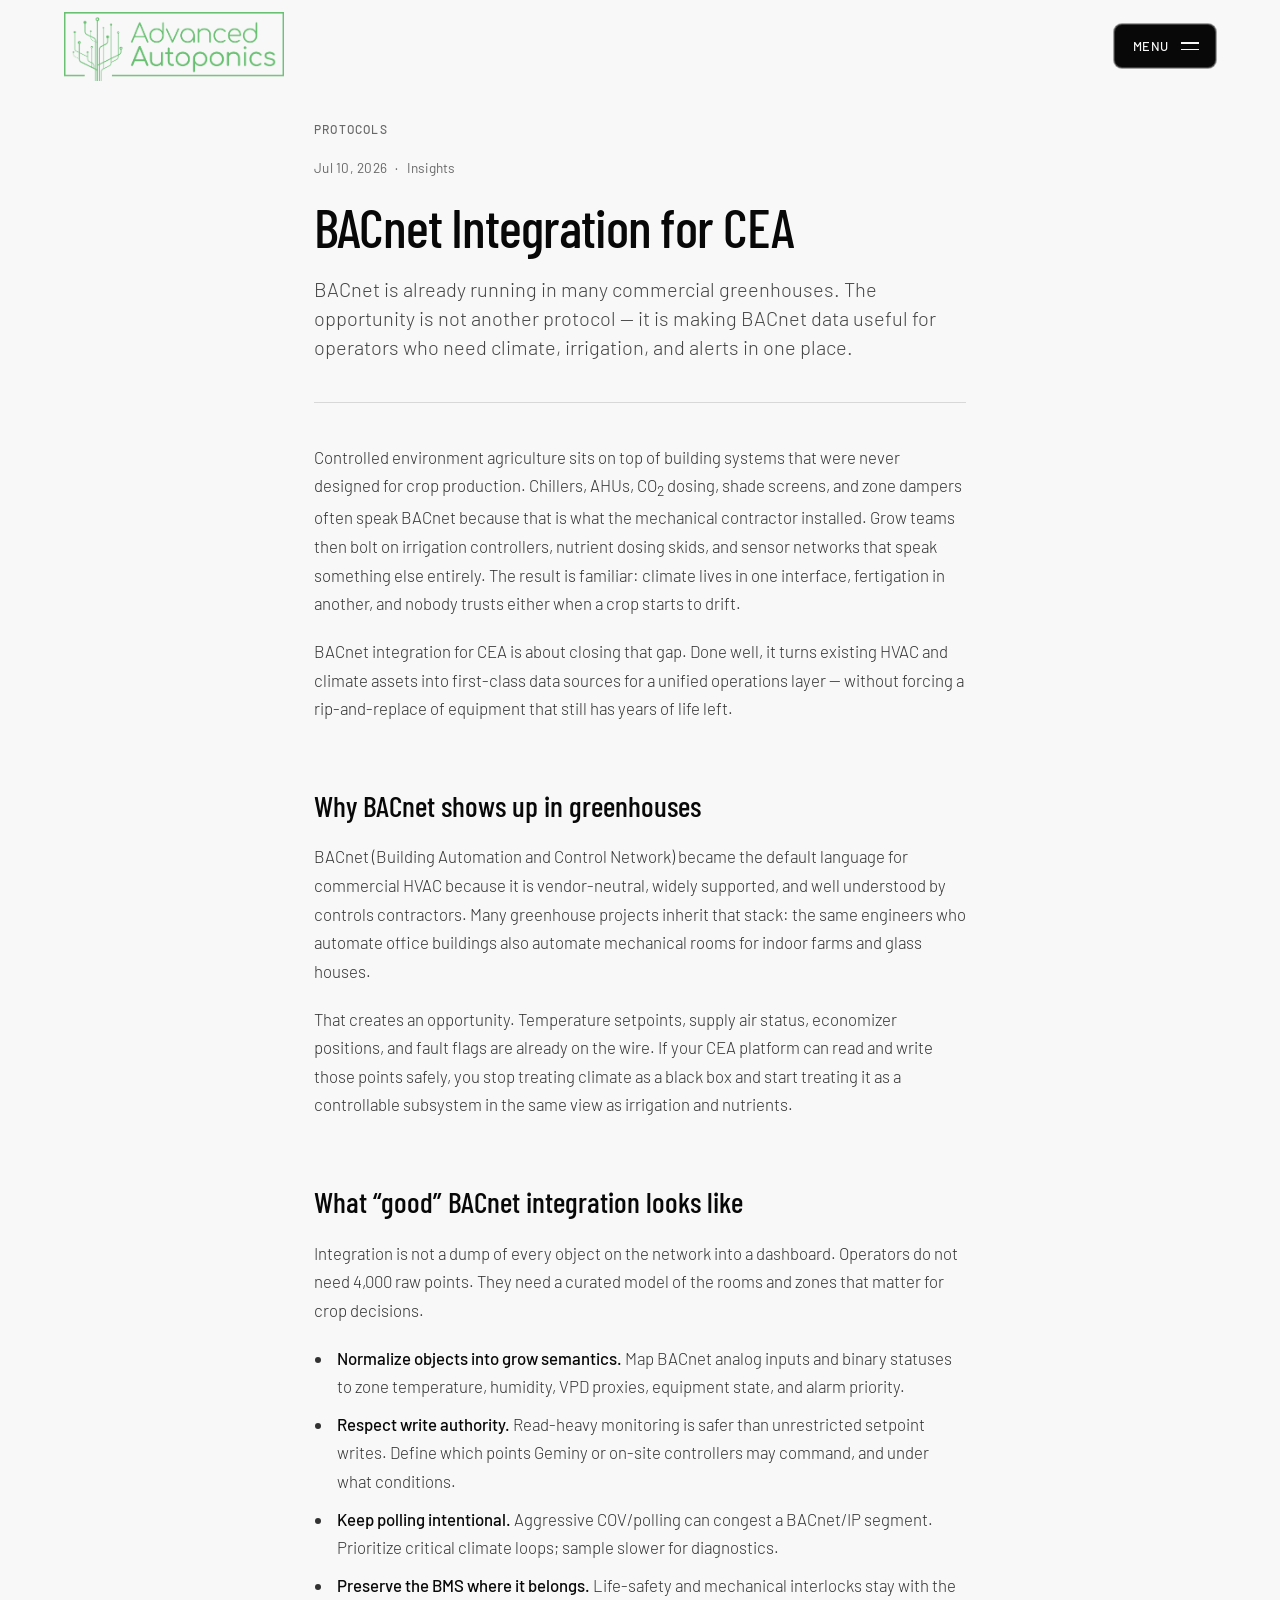
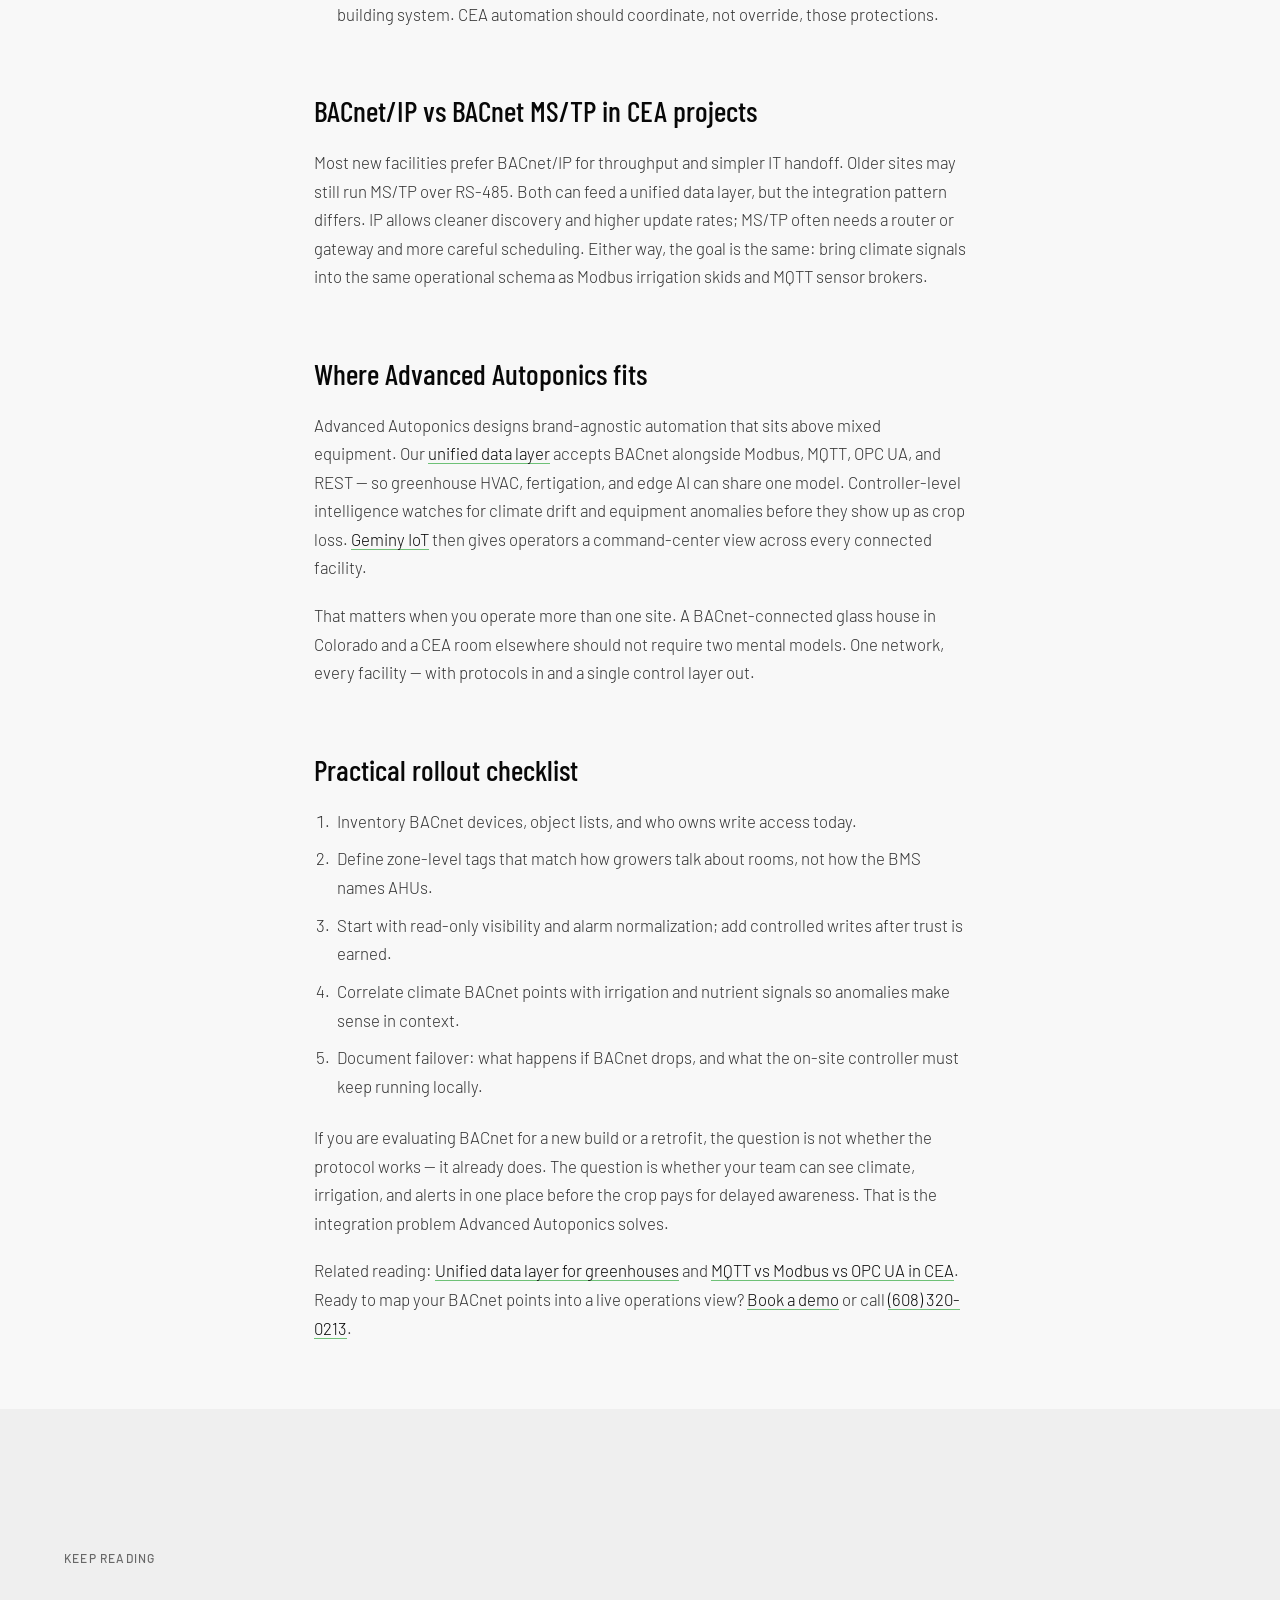
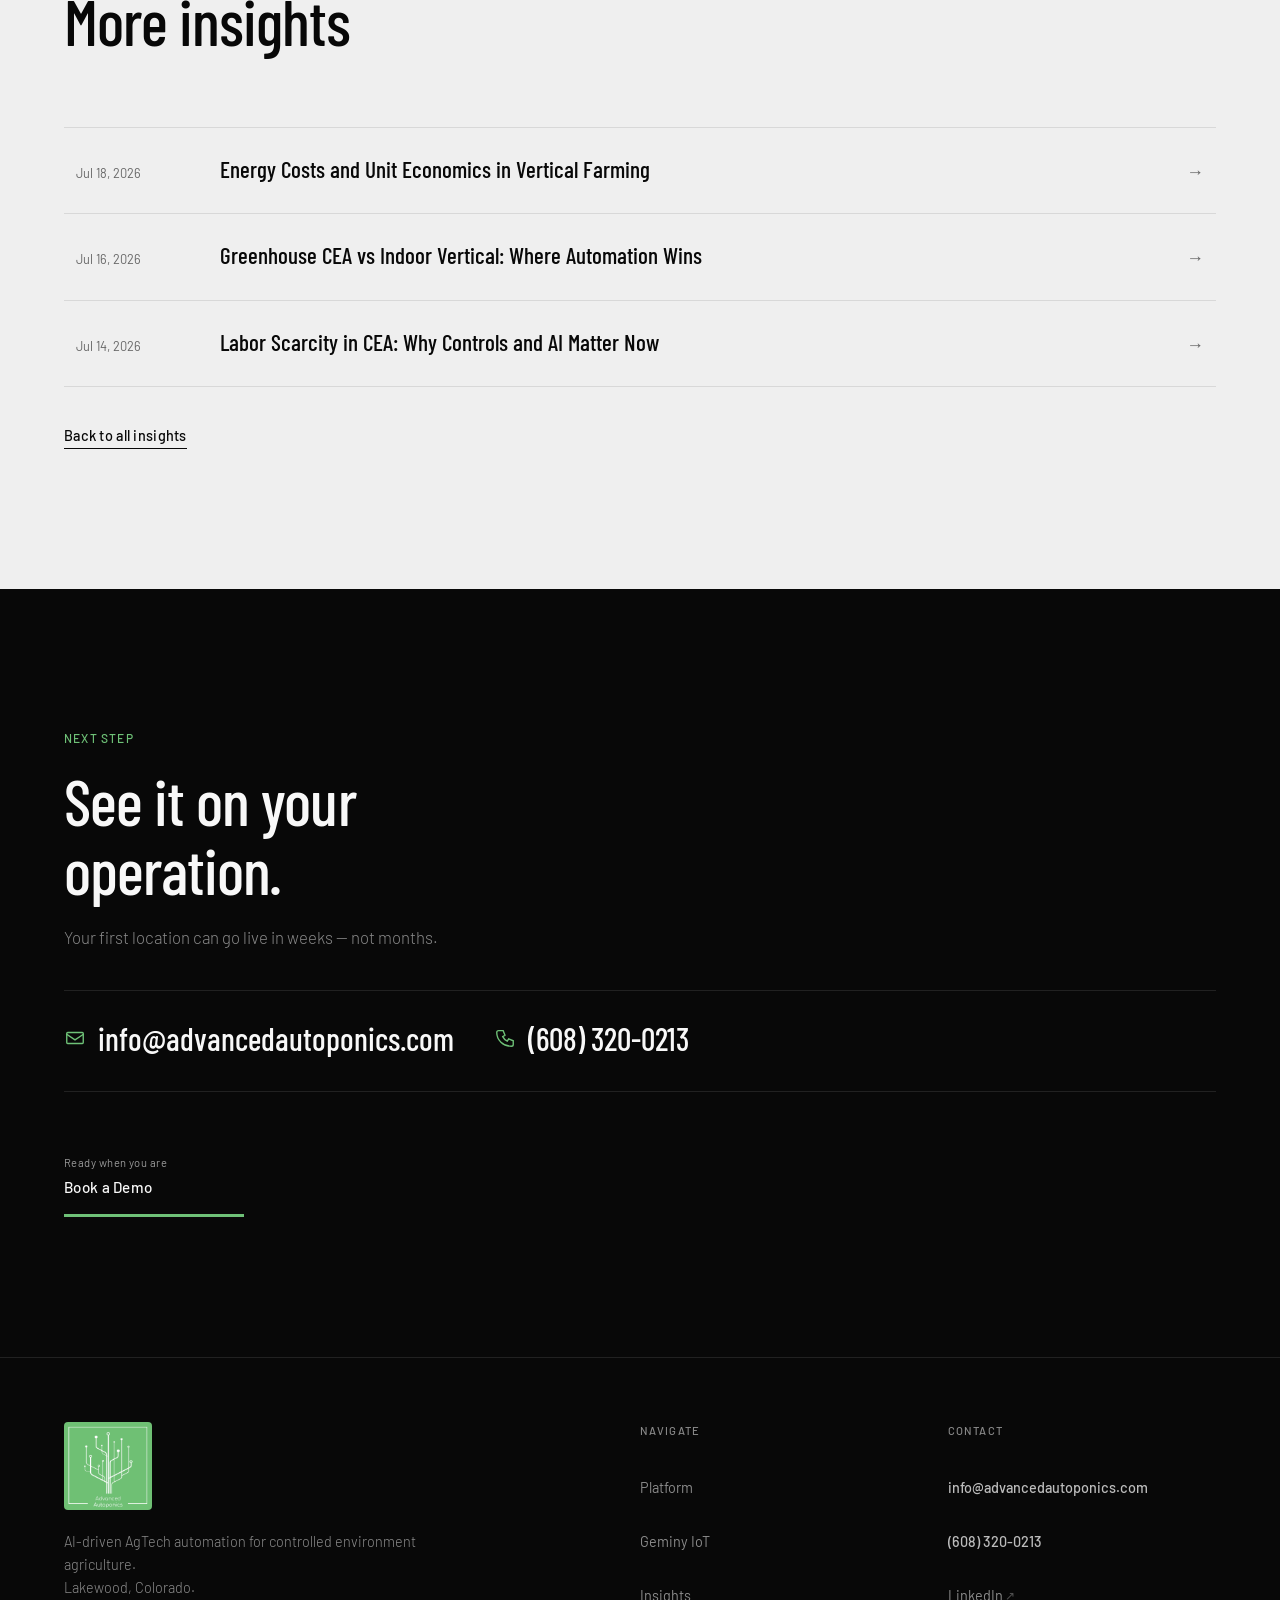
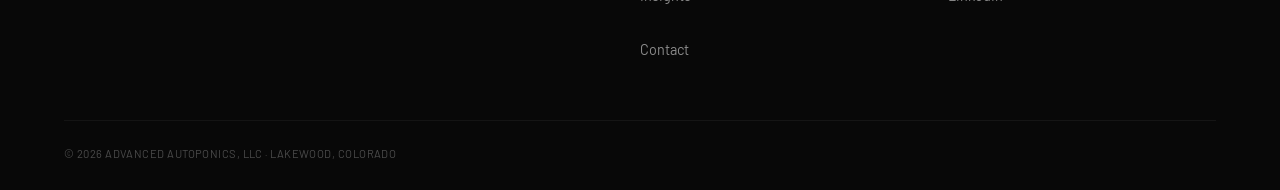
==== commit 78a7f9da: "Add four timely CEA and vertical farming SEO articles. Expand Insights with energy economics, greenh" ====
--- a/articles/bacnet-integration-for-cea/index.html
+++ b/articles/bacnet-integration-for-cea/index.html
@@ -150,9 +150,9 @@
         <h2 class="section-title" id="related-title">More insights</h2>
       </div>
       <div class="news-list">
-        <a class="news-item reveal" href="/articles/why-vertical-farms-are-failing/"><time datetime="2025-04-13">Apr 13, 2025</time><span class="news-title">Why Vertical Farms Are Failing — and What the Future of Farming Automation Looks Like</span><span class="news-arrow" aria-hidden="true">→</span></a>
-        <a class="news-item reveal" href="/articles/optimal-ec-and-ph-for-hydroponic-herbs/"><time datetime="2025-05-04">May 4, 2025</time><span class="news-title">Optimal EC and pH for Hydroponic Herb Growth</span><span class="news-arrow" aria-hidden="true">→</span></a>
-        <a class="news-item reveal" href="/articles/full-automation-without-custom-development/"><time datetime="2025-04-17">Apr 17, 2025</time><span class="news-title">Full Automation Without the Burden of Custom Development</span><span class="news-arrow" aria-hidden="true">→</span></a>
+        <a class="news-item reveal" href="/articles/vertical-farming-energy-unit-economics/"><time datetime="2026-07-18">Jul 18, 2026</time><span class="news-title">Energy Costs and Unit Economics in Vertical Farming</span><span class="news-arrow" aria-hidden="true">→</span></a>
+        <a class="news-item reveal" href="/articles/greenhouse-vs-vertical-farming-automation/"><time datetime="2026-07-16">Jul 16, 2026</time><span class="news-title">Greenhouse CEA vs Indoor Vertical: Where Automation Wins</span><span class="news-arrow" aria-hidden="true">→</span></a>
+        <a class="news-item reveal" href="/articles/cea-labor-shortage-controls-ai/"><time datetime="2026-07-14">Jul 14, 2026</time><span class="news-title">Labor Scarcity in CEA: Why Controls and AI Matter Now</span><span class="news-arrow" aria-hidden="true">→</span></a>
       </div>
       <p class="article-back reveal"><a class="text-link" href="/#insights">Back to all insights</a></p>
     </section>
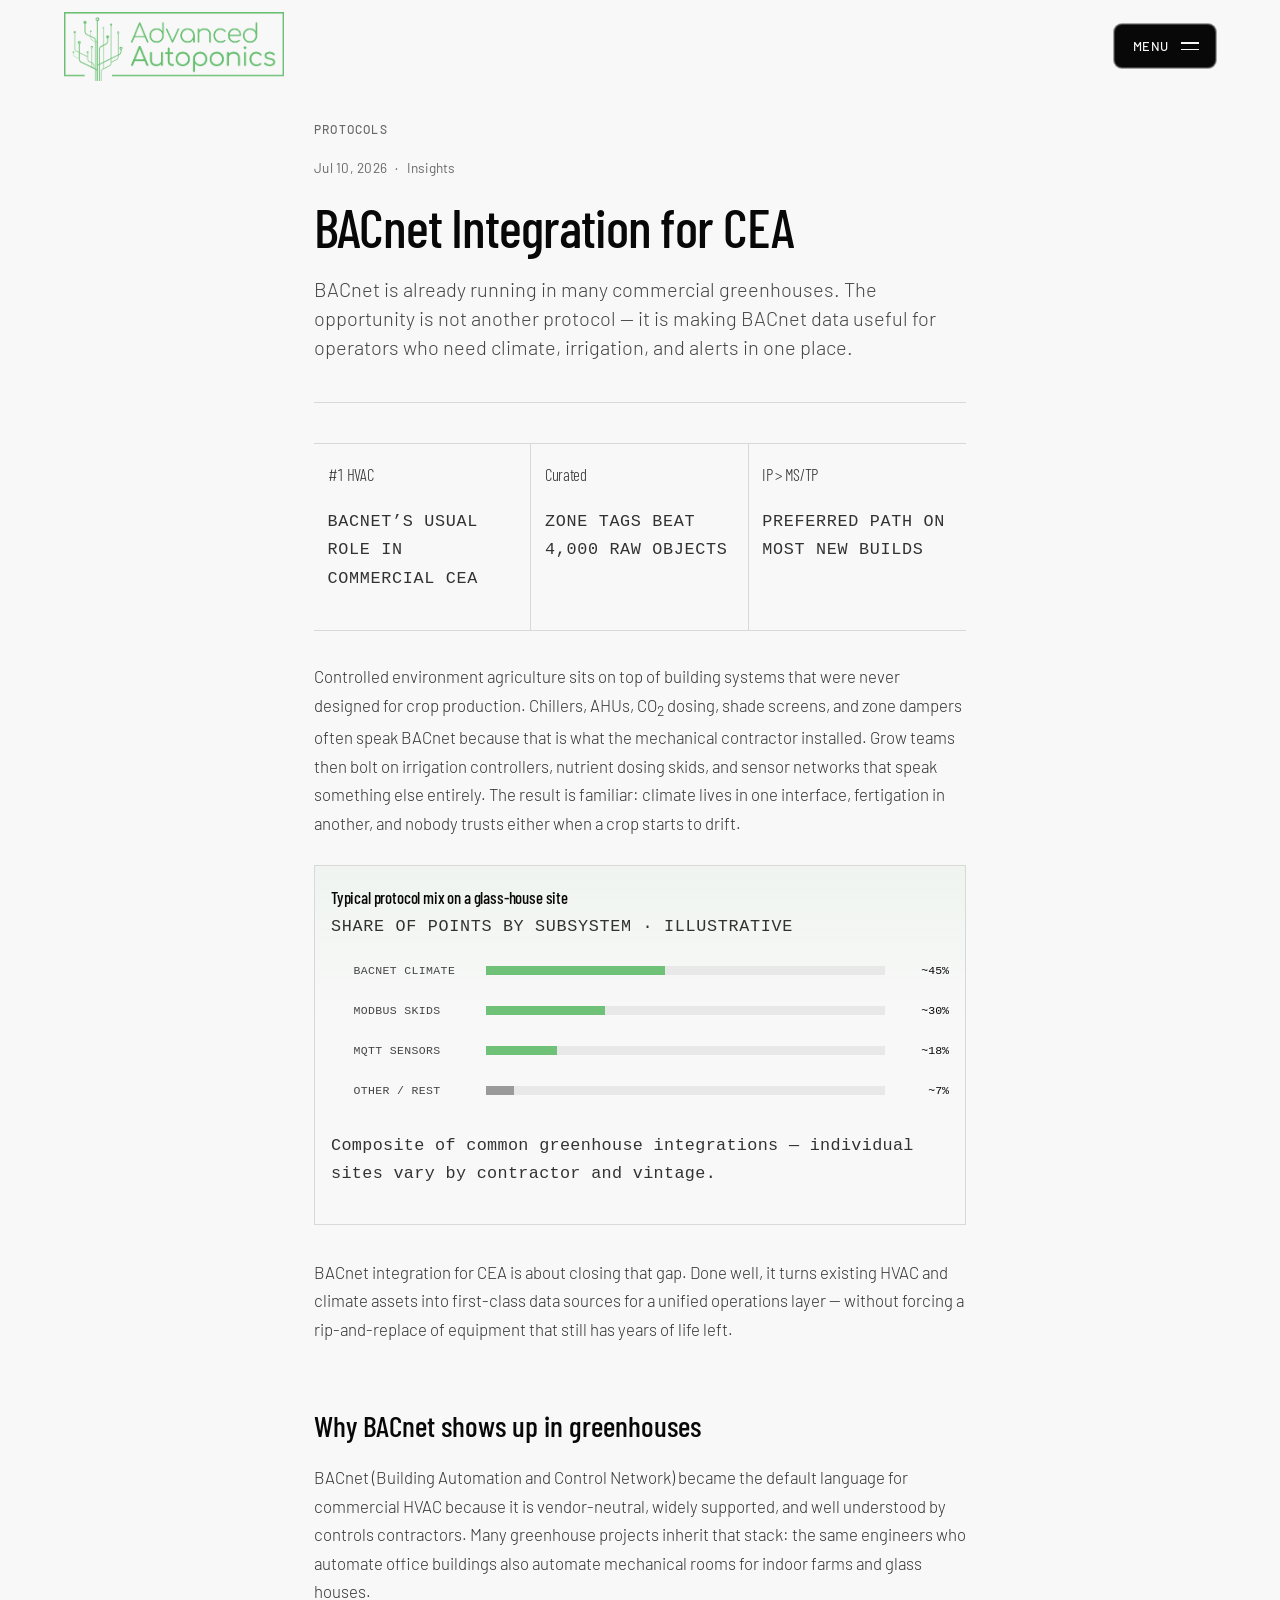
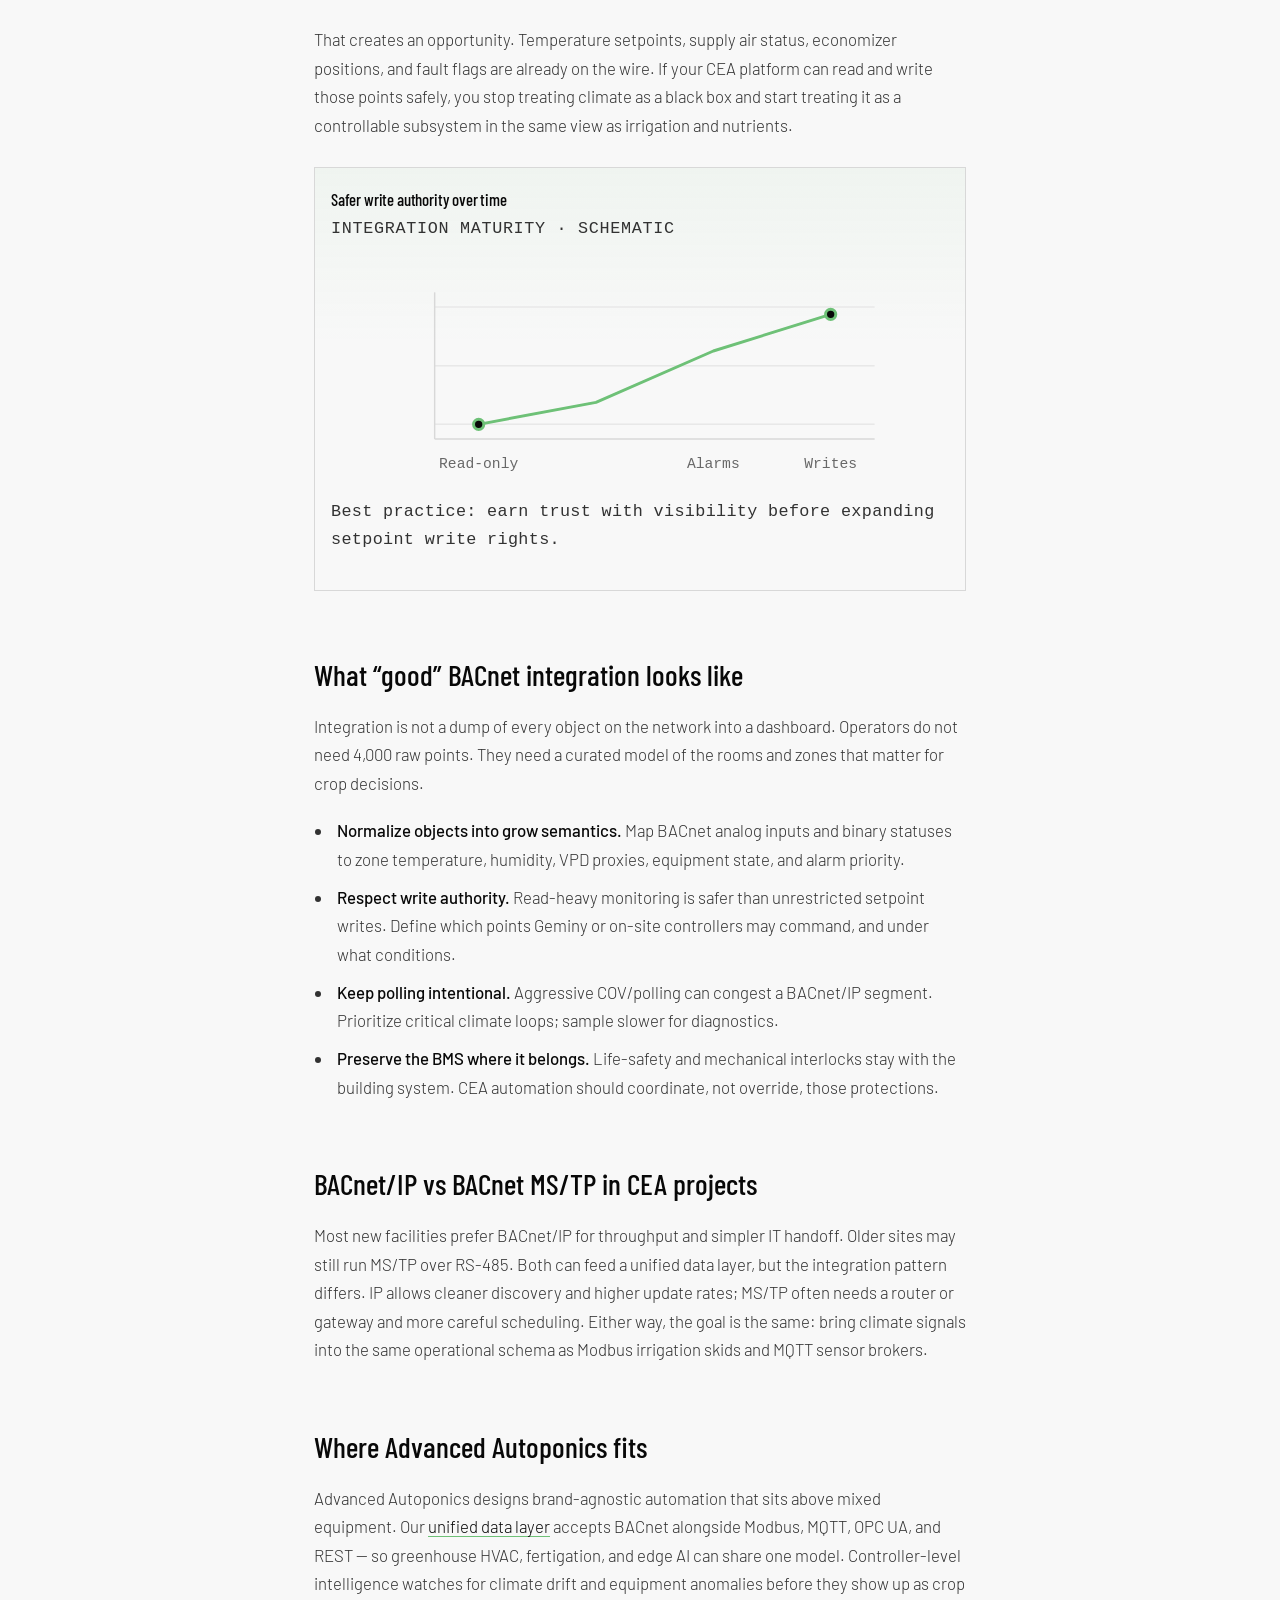
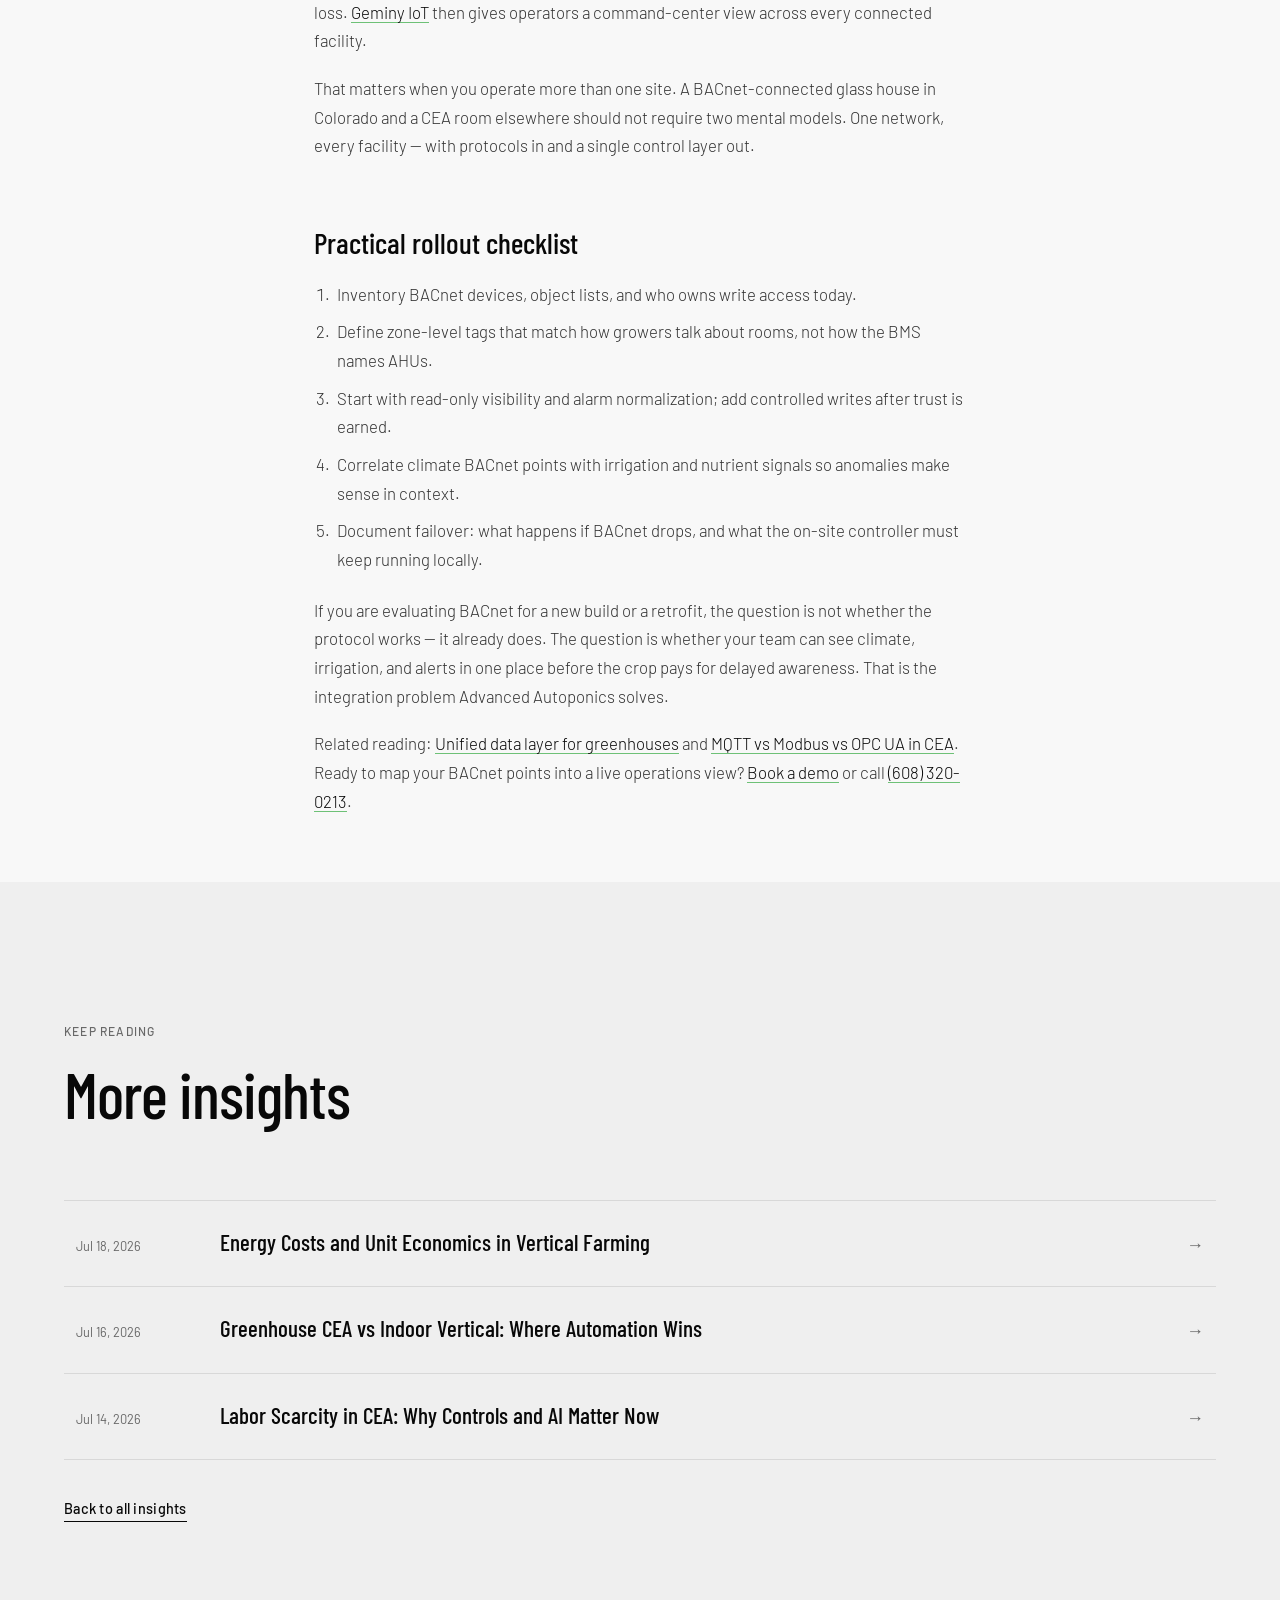
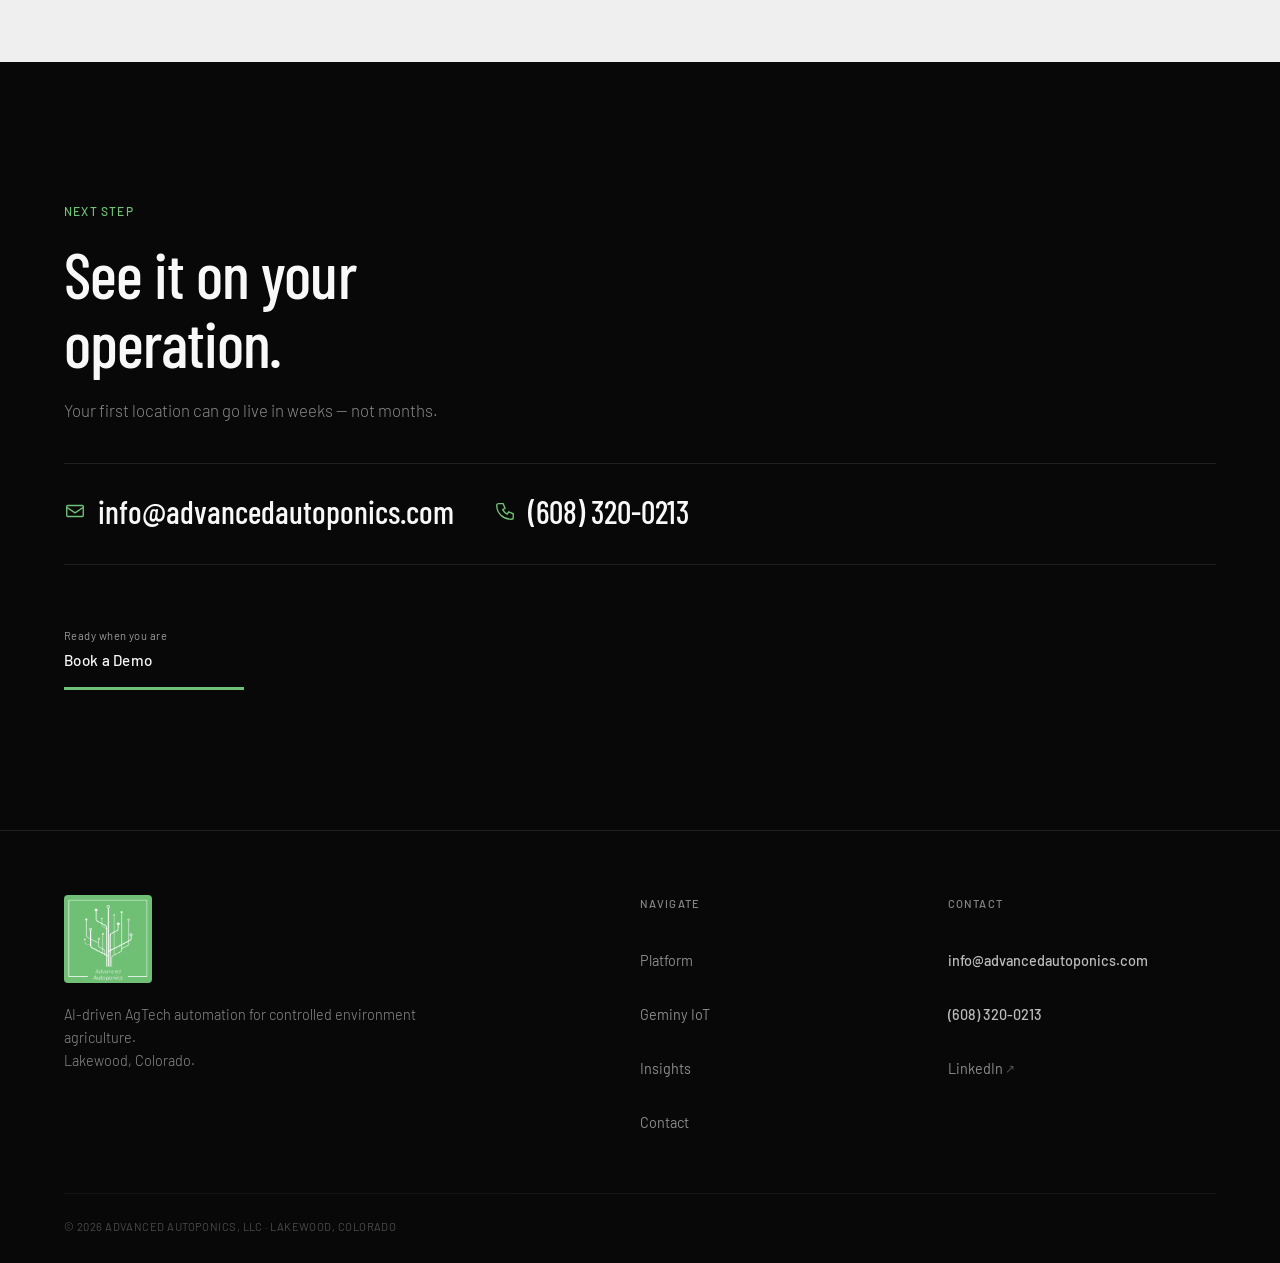
==== commit cfb184f6: "Add data charts and industry figures to all insight articles. Give each article scannable stats, att" ====
--- a/articles/bacnet-integration-for-cea/index.html
+++ b/articles/bacnet-integration-for-cea/index.html
@@ -33,7 +33,7 @@
   "headline": "BACnet Integration for CEA",
   "description": "How BACnet connects greenhouse HVAC, climate, and CEA controls into one operational layer \u2014 without rip-and-replace. A practical guide for growers and integrators.",
   "datePublished": "2026-07-10",
-  "dateModified": "2026-07-10",
+  "dateModified": "2026-07-18",
   "author": {
     "@type": "Organization",
     "name": "Advanced Autoponics",
@@ -105,13 +105,50 @@
       </header>
 
       <div class="article-body reveal">
+<div class="article-stats" role="group" aria-label="Key figures">
+  <div class="article-stats__item"><p class="article-stats__value">#1 HVAC</p><p class="article-stats__label">BACnet’s usual role in commercial CEA</p></div>
+  <div class="article-stats__item"><p class="article-stats__value">Curated</p><p class="article-stats__label">Zone tags beat 4,000 raw objects</p></div>
+  <div class="article-stats__item"><p class="article-stats__value">IP &gt; MS/TP</p><p class="article-stats__label">Preferred path on most new builds</p></div>
+</div>
+
 <p>Controlled environment agriculture sits on top of building systems that were never designed for crop production. Chillers, AHUs, CO<sub>2</sub> dosing, shade screens, and zone dampers often speak BACnet because that is what the mechanical contractor installed. Grow teams then bolt on irrigation controllers, nutrient dosing skids, and sensor networks that speak something else entirely. The result is familiar: climate lives in one interface, fertigation in another, and nobody trusts either when a crop starts to drift.</p>
+
+<figure class="article-chart" aria-labelledby="chart-bacnet-mix-title">
+  <figcaption class="article-chart__title" id="chart-bacnet-mix-title">Typical protocol mix on a glass-house site</figcaption>
+  <p class="article-chart__subtitle">Share of points by subsystem · illustrative</p>
+  <ul class="article-chart__bars">
+    <li class="article-chart__bar-row"><span class="article-chart__bar-label">BACnet climate</span><span class="article-chart__bar-track"><span class="article-chart__bar-fill" style="--bar:45%"></span></span><span class="article-chart__bar-value">~45%</span></li>
+    <li class="article-chart__bar-row"><span class="article-chart__bar-label">Modbus skids</span><span class="article-chart__bar-track"><span class="article-chart__bar-fill" style="--bar:30%"></span></span><span class="article-chart__bar-value">~30%</span></li>
+    <li class="article-chart__bar-row"><span class="article-chart__bar-label">MQTT sensors</span><span class="article-chart__bar-track"><span class="article-chart__bar-fill" style="--bar:18%"></span></span><span class="article-chart__bar-value">~18%</span></li>
+    <li class="article-chart__bar-row"><span class="article-chart__bar-label">Other / REST</span><span class="article-chart__bar-track"><span class="article-chart__bar-fill article-chart__bar-fill--muted" style="--bar:7%"></span></span><span class="article-chart__bar-value">~7%</span></li>
+  </ul>
+  <p class="article-chart__footnote">Composite of common greenhouse integrations — individual sites vary by contractor and vintage.</p>
+</figure>
 
 <p>BACnet integration for CEA is about closing that gap. Done well, it turns existing HVAC and climate assets into first-class data sources for a unified operations layer — without forcing a rip-and-replace of equipment that still has years of life left.</p>
 
 <h2>Why BACnet shows up in greenhouses</h2>
 <p>BACnet (Building Automation and Control Network) became the default language for commercial HVAC because it is vendor-neutral, widely supported, and well understood by controls contractors. Many greenhouse projects inherit that stack: the same engineers who automate office buildings also automate mechanical rooms for indoor farms and glass houses.</p>
 <p>That creates an opportunity. Temperature setpoints, supply air status, economizer positions, and fault flags are already on the wire. If your CEA platform can read and write those points safely, you stop treating climate as a black box and start treating it as a controllable subsystem in the same view as irrigation and nutrients.</p>
+
+<figure class="article-chart" aria-labelledby="chart-bacnet-rollout-title">
+  <figcaption class="article-chart__title" id="chart-bacnet-rollout-title">Safer write authority over time</figcaption>
+  <p class="article-chart__subtitle">Integration maturity · schematic</p>
+  <svg class="article-chart__svg" viewBox="0 0 360 150" role="img" aria-label="Line chart showing write authority increasing from read-only to governed writes">
+    <line class="chart-grid" x1="40" y1="30" x2="340" y2="30"/>
+    <line class="chart-grid" x1="40" y1="70" x2="340" y2="70"/>
+    <line class="chart-grid" x1="40" y1="110" x2="340" y2="110"/>
+    <line class="chart-axis" x1="40" y1="20" x2="40" y2="120"/>
+    <line class="chart-axis" x1="40" y1="120" x2="340" y2="120"/>
+    <polyline class="chart-line" points="70,110 150,95 230,60 310,35"/>
+    <circle class="chart-dot" cx="70" cy="110" r="3.5"/>
+    <circle class="chart-dot" cx="310" cy="35" r="3.5"/>
+    <text x="70" y="140" text-anchor="middle">Read-only</text>
+    <text x="230" y="140" text-anchor="middle">Alarms</text>
+    <text x="310" y="140" text-anchor="middle">Writes</text>
+  </svg>
+  <p class="article-chart__footnote">Best practice: earn trust with visibility before expanding setpoint write rights.</p>
+</figure>
 
 <h2>What “good” BACnet integration looks like</h2>
 <p>Integration is not a dump of every object on the network into a dashboard. Operators do not need 4,000 raw points. They need a curated model of the rooms and zones that matter for crop decisions.</p>
@@ -141,6 +178,7 @@
 <p>If you are evaluating BACnet for a new build or a retrofit, the question is not whether the protocol works — it already does. The question is whether your team can see climate, irrigation, and alerts in one place before the crop pays for delayed awareness. That is the integration problem Advanced Autoponics solves.</p>
 
 <p>Related reading: <a href="/articles/unified-data-layer-for-greenhouses/">Unified data layer for greenhouses</a> and <a href="/articles/mqtt-vs-modbus-vs-opc-ua-in-cea/">MQTT vs Modbus vs OPC UA in CEA</a>. Ready to map your BACnet points into a live operations view? <a href="/#contact">Book a demo</a> or call <a href="tel:+16083200213">(608) 320-0213</a>.</p>
+
       </div>
     </article>
 
--- a/css/style.css
+++ b/css/style.css
@@ -2863,6 +2863,348 @@
   color: var(--off-black);
 }
 
+/* ---------- Article stats + charts ---------- */
+.article-stats {
+  display: grid;
+  grid-template-columns: repeat(3, minmax(0, 1fr));
+  gap: 0;
+  margin: 0 0 2em;
+  border: 1px solid var(--grey-150);
+  border-inline: none;
+  border-block-start: 1px solid var(--grey-150);
+  border-block-end: 1px solid var(--grey-150);
+  container-type: inline-size;
+  container-name: article-stats;
+}
+
+.article-stats__item {
+  padding: 1rem 0.85rem 1.05rem;
+  border-inline-end: 1px solid var(--grey-150);
+  min-inline-size: 0;
+}
+
+.article-stats__item:last-child {
+  border-inline-end: none;
+}
+
+.article-stats__value {
+  font-family: var(--font-display);
+  font-weight: 500;
+  font-size: clamp(1.55rem, 3.2vw, 2rem);
+  line-height: 1.05;
+  letter-spacing: -0.02em;
+  color: var(--off-black);
+  font-variant-numeric: tabular-nums;
+}
+
+.article-stats__label {
+  margin-top: 0.35em;
+  font-family: ui-monospace, "SF Mono", "Menlo", "Consolas", monospace;
+  font-size: 0.68rem;
+  line-height: 1.35;
+  letter-spacing: 0.04em;
+  text-transform: uppercase;
+  color: var(--grey-200);
+}
+
+.article-chart {
+  margin: 1.75em 0 2em;
+  padding: 1.15rem 1rem 1rem;
+  border: 1px solid var(--grey-150);
+  background:
+    linear-gradient(180deg, rgba(110, 193, 119, 0.06), transparent 42%),
+    var(--off-white);
+  container-type: inline-size;
+  container-name: article-chart;
+}
+
+.article-chart__title {
+  font-family: var(--font-display);
+  font-weight: 500;
+  font-size: 1.05rem;
+  letter-spacing: -0.01em;
+  color: var(--off-black);
+  margin: 0 0 0.15em;
+}
+
+.article-chart__subtitle {
+  font-family: ui-monospace, "SF Mono", "Menlo", "Consolas", monospace;
+  font-size: 0.68rem;
+  letter-spacing: 0.04em;
+  text-transform: uppercase;
+  color: var(--grey-200);
+  margin: 0 0 1.1em;
+}
+
+.article-chart__svg {
+  display: block;
+  inline-size: 100%;
+  block-size: auto;
+  max-block-size: 220px;
+  overflow: visible;
+}
+
+.article-chart__svg text {
+  font-family: ui-monospace, "SF Mono", "Menlo", "Consolas", monospace;
+  font-size: 10px;
+  fill: var(--grey-200);
+}
+
+.article-chart__svg .chart-axis {
+  stroke: var(--grey-150);
+  stroke-width: 1;
+  fill: none;
+}
+
+.article-chart__svg .chart-grid {
+  stroke: var(--grey-100);
+  stroke-width: 1;
+  fill: none;
+}
+
+.article-chart__svg .chart-bar,
+.article-chart__svg .chart-area {
+  fill: var(--accent);
+}
+
+.article-chart__svg .chart-bar--muted {
+  fill: var(--grey-150);
+}
+
+.article-chart__svg .chart-line {
+  fill: none;
+  stroke: var(--accent);
+  stroke-width: 2;
+  stroke-linecap: round;
+  stroke-linejoin: round;
+}
+
+.article-chart__svg .chart-dot {
+  fill: var(--off-black);
+  stroke: var(--accent);
+  stroke-width: 2;
+}
+
+.article-chart__svg .chart-value {
+  fill: var(--off-black);
+  font-size: 11px;
+  font-weight: 500;
+}
+
+.article-chart__bars {
+  display: grid;
+  gap: 0.7rem;
+  margin: 0;
+  padding: 0;
+  list-style: none;
+}
+
+.article-chart__bar-row {
+  display: grid;
+  grid-template-columns: minmax(4.5rem, 7.5rem) 1fr auto;
+  align-items: center;
+  gap: 0.65rem 0.75rem;
+}
+
+.article-chart__bar-label {
+  font-family: ui-monospace, "SF Mono", "Menlo", "Consolas", monospace;
+  font-size: 0.72rem;
+  letter-spacing: 0.03em;
+  text-transform: uppercase;
+  color: var(--grey-700);
+}
+
+.article-chart__bar-track {
+  block-size: 0.55rem;
+  background: var(--grey-100);
+  overflow: hidden;
+}
+
+.article-chart__bar-fill {
+  display: block;
+  block-size: 100%;
+  background: var(--accent);
+  inline-size: var(--bar, 50%);
+}
+
+.article-chart__bar-fill--muted {
+  background: var(--grey-175);
+}
+
+.article-chart__bar-value {
+  font-family: ui-monospace, "SF Mono", "Menlo", "Consolas", monospace;
+  font-size: 0.72rem;
+  color: var(--off-black);
+  font-variant-numeric: tabular-nums;
+  text-align: end;
+  min-inline-size: 3.25rem;
+}
+
+.article-chart__stack {
+  display: flex;
+  flex-direction: column;
+  gap: 0.55rem;
+}
+
+.article-chart__stack-bar {
+  display: flex;
+  block-size: 1.35rem;
+  overflow: hidden;
+  border: 1px solid var(--grey-150);
+}
+
+.article-chart__stack-seg {
+  display: block;
+  block-size: 100%;
+  background: var(--seg, var(--accent));
+  inline-size: var(--w, 25%);
+}
+
+.article-chart__legend {
+  display: flex;
+  flex-wrap: wrap;
+  gap: 0.55rem 1rem;
+  margin: 0;
+  padding: 0;
+  list-style: none;
+}
+
+.article-chart__legend li {
+  display: flex;
+  align-items: center;
+  gap: 0.4rem;
+  font-family: ui-monospace, "SF Mono", "Menlo", "Consolas", monospace;
+  font-size: 0.68rem;
+  letter-spacing: 0.03em;
+  text-transform: uppercase;
+  color: var(--grey-700);
+  margin: 0;
+  padding: 0;
+}
+
+.article-chart__swatch {
+  inline-size: 0.65rem;
+  block-size: 0.65rem;
+  background: var(--swatch, var(--accent));
+  flex: 0 0 auto;
+}
+
+.article-chart__compare {
+  display: grid;
+  grid-template-columns: repeat(2, minmax(0, 1fr));
+  gap: 1rem;
+}
+
+.article-chart__compare-col {
+  min-inline-size: 0;
+}
+
+.article-chart__compare-head {
+  font-family: ui-monospace, "SF Mono", "Menlo", "Consolas", monospace;
+  font-size: 0.68rem;
+  letter-spacing: 0.04em;
+  text-transform: uppercase;
+  color: var(--grey-200);
+  margin: 0 0 0.55em;
+}
+
+.article-chart__compare-metric {
+  font-family: var(--font-display);
+  font-weight: 500;
+  font-size: clamp(1.35rem, 2.8vw, 1.7rem);
+  line-height: 1.1;
+  color: var(--off-black);
+  margin: 0 0 0.2em;
+}
+
+.article-chart__compare-note {
+  font-size: 0.88rem;
+  font-weight: 300;
+  line-height: 1.4;
+  color: var(--grey-700);
+  margin: 0;
+}
+
+.article-chart__footnote {
+  margin: 0.9em 0 0;
+  font-family: ui-monospace, "SF Mono", "Menlo", "Consolas", monospace;
+  font-size: 0.65rem;
+  line-height: 1.4;
+  letter-spacing: 0.02em;
+  color: var(--grey-200);
+}
+
+.article-body .article-footnote {
+  margin-top: 2em;
+  padding-top: 1em;
+  border-top: 1px solid var(--grey-150);
+  font-size: 0.85rem;
+  line-height: 1.55;
+  color: var(--grey-200);
+}
+
+@container article-stats (max-width: 420px) {
+  .article-stats {
+    grid-template-columns: 1fr;
+  }
+
+  .article-stats__item {
+    border-inline-end: none;
+    border-block-end: 1px solid var(--grey-150);
+  }
+
+  .article-stats__item:last-child {
+    border-block-end: none;
+  }
+}
+
+@container article-chart (max-width: 380px) {
+  .article-chart__bar-row {
+    grid-template-columns: 1fr auto;
+    grid-template-areas:
+      "label value"
+      "track track";
+  }
+
+  .article-chart__bar-label { grid-area: label; }
+  .article-chart__bar-value { grid-area: value; }
+  .article-chart__bar-track { grid-area: track; }
+
+  .article-chart__compare {
+    grid-template-columns: 1fr;
+  }
+}
+
+@media (max-width: 560px) {
+  .article-stats {
+    grid-template-columns: 1fr;
+  }
+
+  .article-stats__item {
+    border-inline-end: none;
+    border-block-end: 1px solid var(--grey-150);
+  }
+
+  .article-stats__item:last-child {
+    border-block-end: none;
+  }
+
+  .article-chart__bar-row {
+    grid-template-columns: 1fr auto;
+    grid-template-areas:
+      "label value"
+      "track track";
+  }
+
+  .article-chart__bar-label { grid-area: label; }
+  .article-chart__bar-value { grid-area: value; }
+  .article-chart__bar-track { grid-area: track; }
+
+  .article-chart__compare {
+    grid-template-columns: 1fr;
+  }
+}
+
 .article-related {
   margin-top: 24px;
 }
